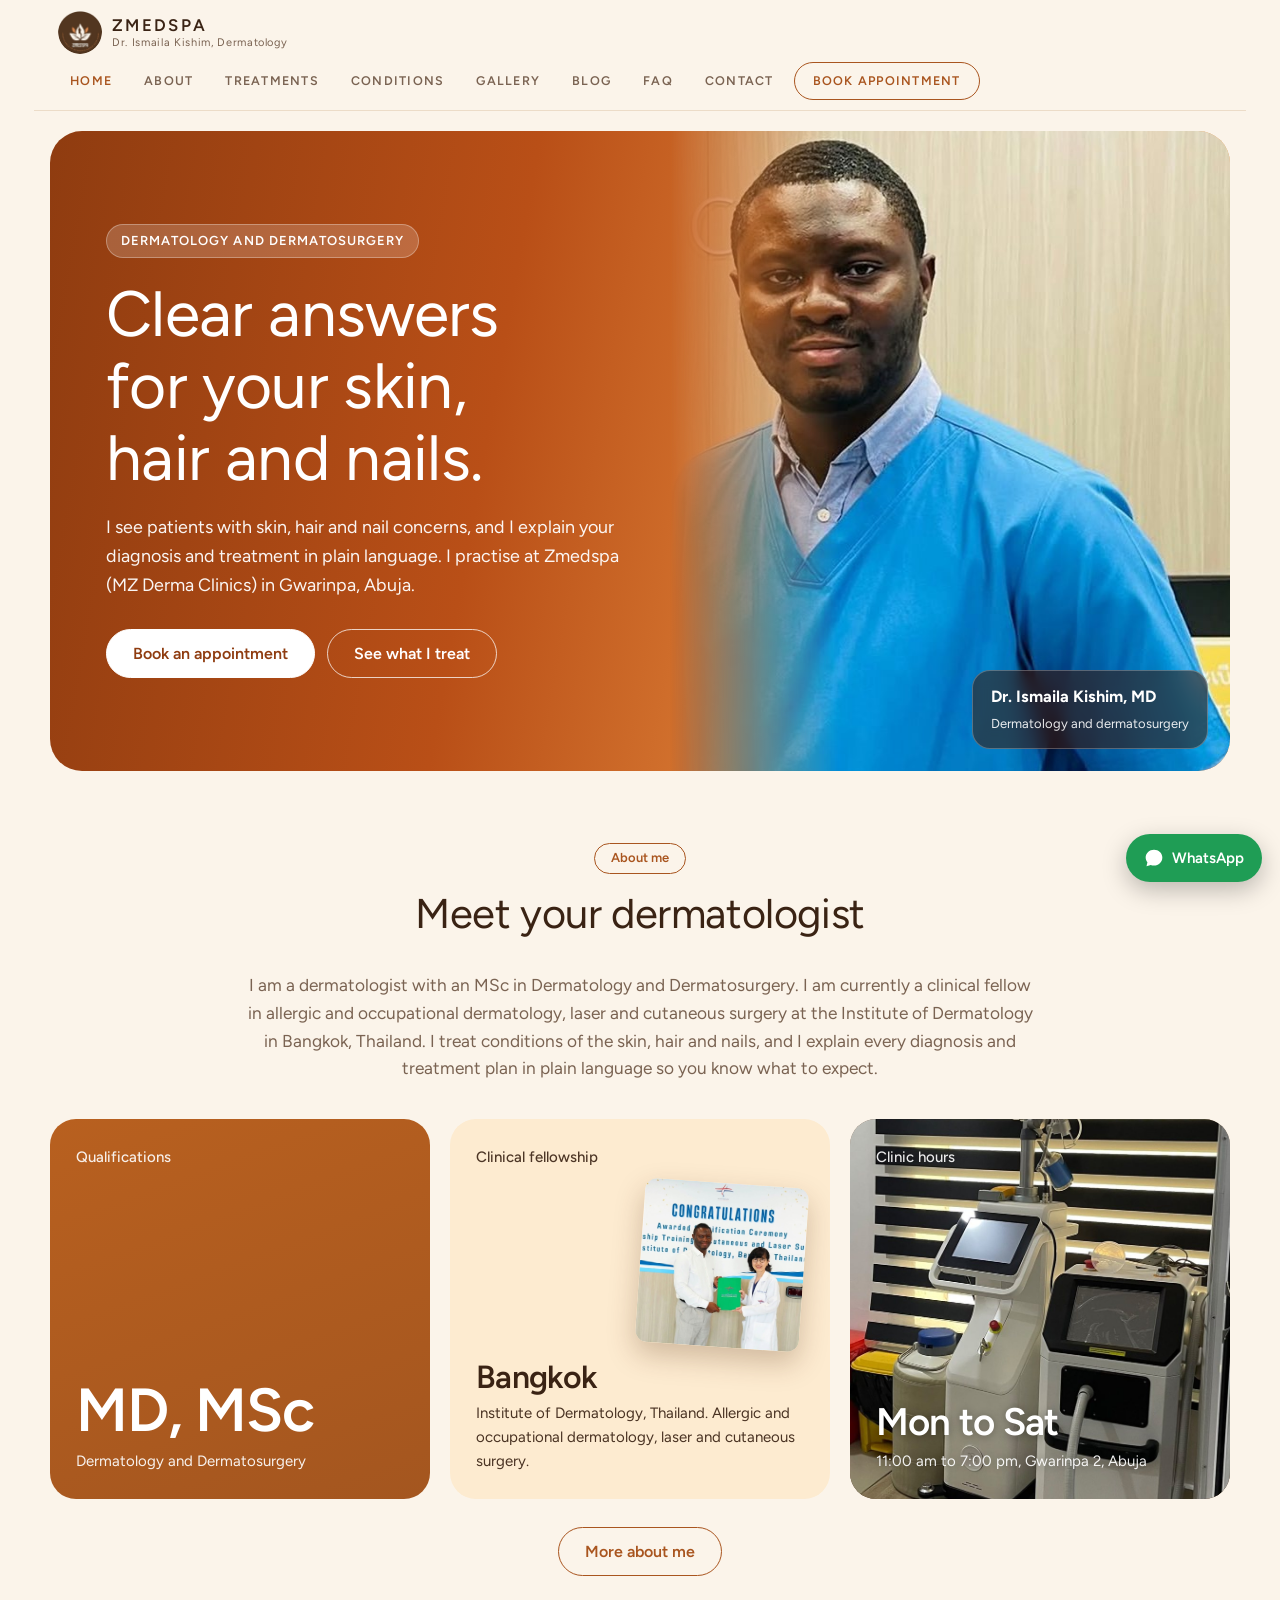
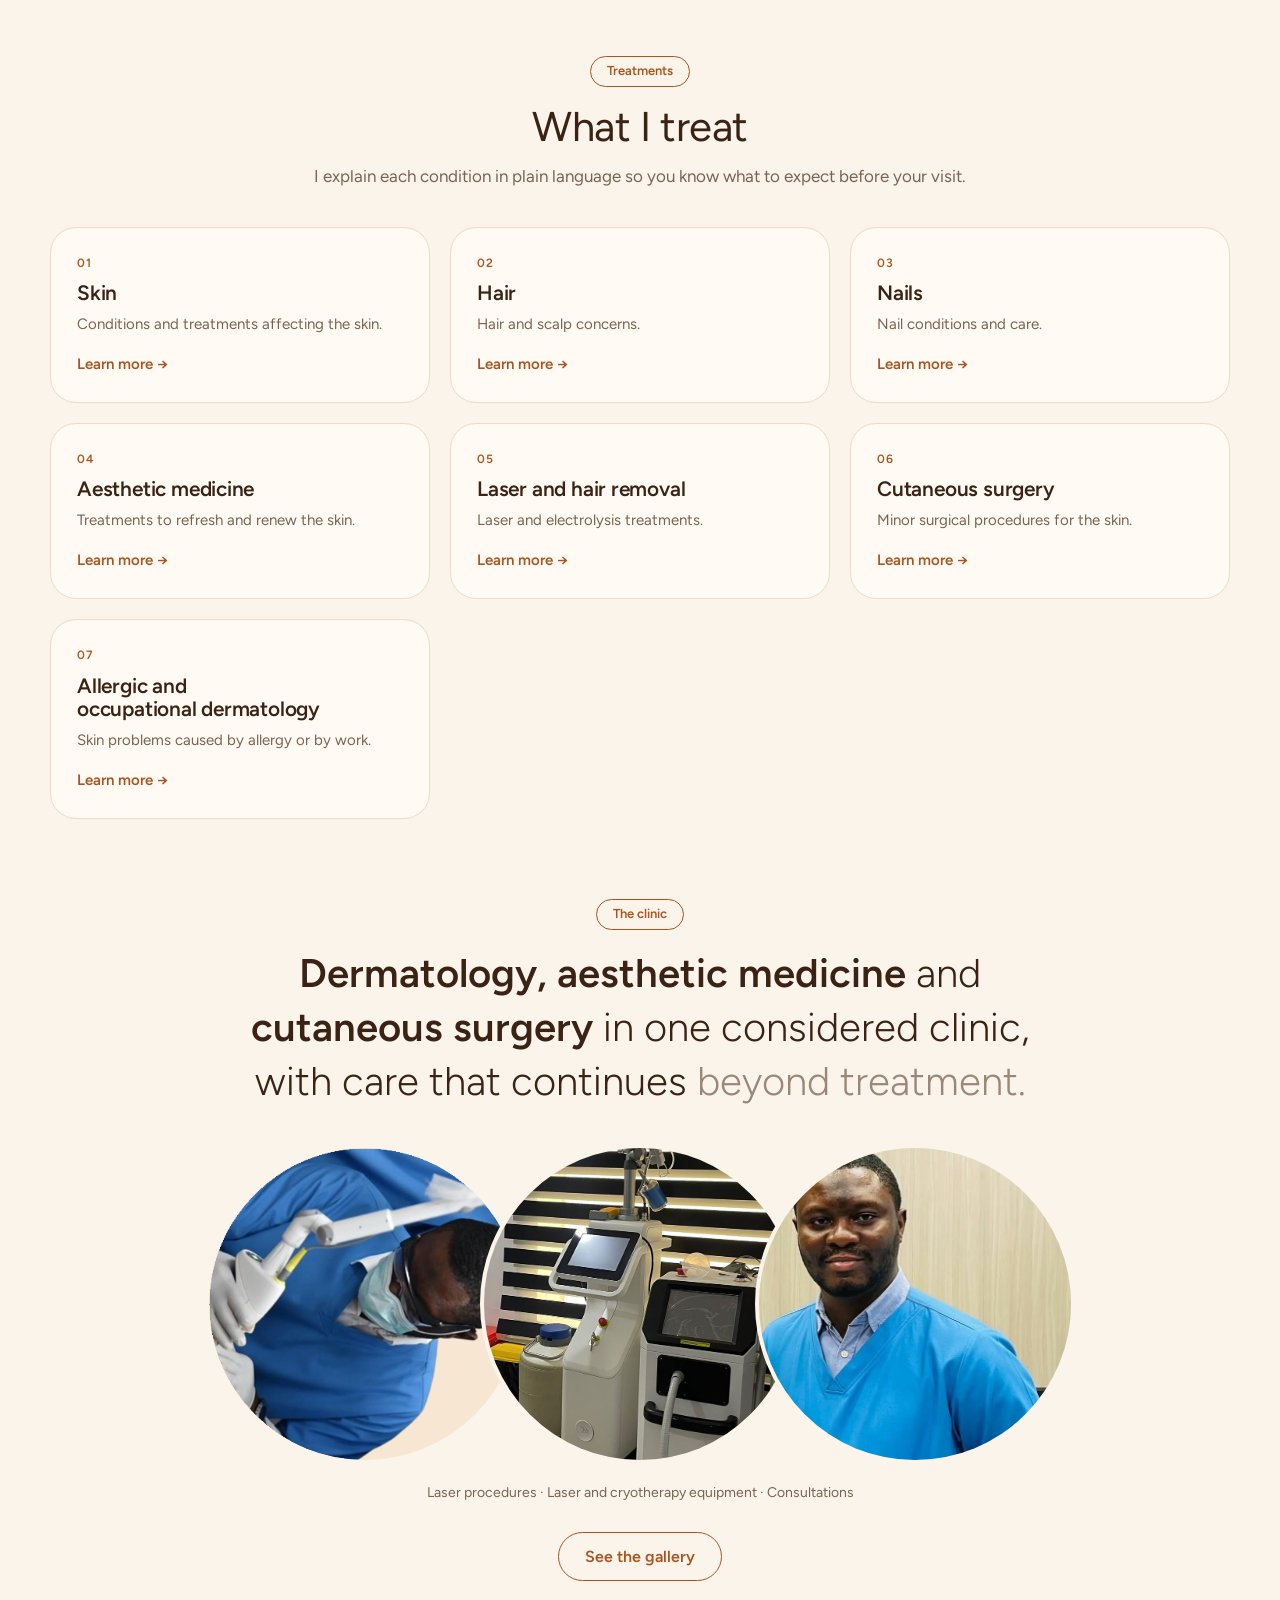
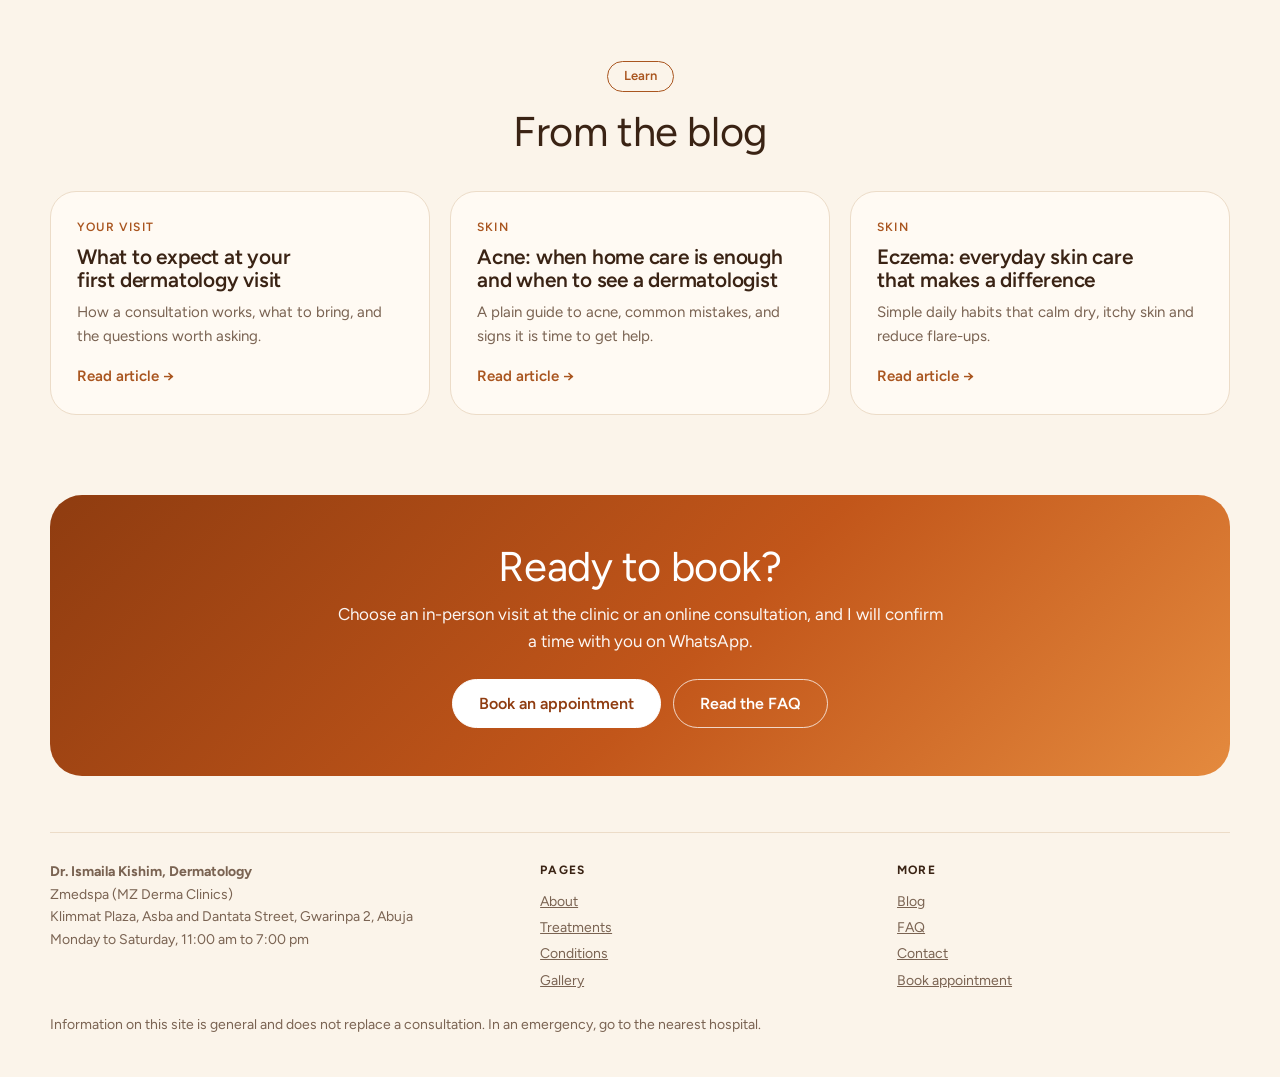
==== index.html @ 5cb570d4 "Initial multi-page site with free content editor Co-Authored-By: Claude Sonnet 5.5 <noreply@anthropi" ====
<!doctype html>
<html lang="en">
<head>
<meta charset="utf-8">
<meta name="viewport" content="width=device-width, initial-scale=1, viewport-fit=cover">
<meta name="description" content="Dermatology practice for skin, hair and nail concerns in Gwarinpa, Abuja. Request an in-person or online appointment.">
<meta name="color-scheme" content="light dark">
<meta property="og:type" content="website">
<meta property="og:title" content="Dr. Ismaila Kishim, Dermatology">
<meta property="og:description" content="Dermatology practice for skin, hair and nail concerns in Gwarinpa, Abuja. Request an in-person or online appointment.">
<link rel="icon" type="image/png" href="logo.png">
<title>Dr. Ismaila Kishim, Dermatology</title>
<link rel="preconnect" href="https://fonts.googleapis.com">
<link rel="preconnect" href="https://fonts.gstatic.com" crossorigin>
<link rel="stylesheet" href="https://fonts.googleapis.com/css2?family=Figtree:wght@300;400;500;600;700&display=swap">
<link rel="stylesheet" href="styles.css">
</head>
<body>
<a class="skip" href="#main">Skip to content</a>
<div class="wrap">
  <header class="top">
    <a class="brand" href="index.html" style="text-decoration:none"><img src="logo.png" alt="Zmedspa logo" width="44" height="44"><span>Zmedspa<small>Dr. Ismaila Kishim, Dermatology</small></span></a>
    <button class="menu-btn" type="button" aria-expanded="false" aria-controls="site-nav">Menu</button>
    <nav id="site-nav" aria-label="Main">
      <a href="index.html" aria-current="page">Home</a>
      <a href="about.html">About</a>
      <a href="treatments.html">Treatments</a>
      <a href="conditions.html">Conditions</a>
      <a href="gallery.html">Gallery</a>
      <a href="blog.html">Blog</a>
      <a href="faq.html">FAQ</a>
      <a href="contact.html">Contact</a>
      <a class="cta" href="book.html">Book appointment</a>
    </nav>
  </header>
  <div class="hero">
    <div class="hero-copy">
      <div class="eyebrow">Dermatology and dermatosurgery</div>
      <h1>Clear answers for your skin, hair and nails.</h1>
      <p class="lead">I see patients with skin, hair and nail concerns, and I explain your diagnosis and treatment in plain language. I practise at Zmedspa (MZ Derma Clinics) in Gwarinpa, Abuja.</p>
      <div class="actions">
        <a class="btn primary" href="book.html">Book an appointment</a>
        <a class="btn ghost" href="treatments.html">See what I treat</a>
      </div>
    </div>
    <div class="hero-photo">
      <img class="portrait" src="images/portrait.jpg" alt="Dr. Ismaila Kishim in blue scrubs" width="640" height="800">
      <div class="name-tag"><strong>Dr. Ismaila Kishim, MD</strong><span>Dermatology and dermatosurgery</span></div>
    </div>
  </div>
  <main id="main">


    <section id="about">
      <div class="head"><span class="pill">About me</span><h2>Meet your dermatologist</h2></div>
      <p class="about-text">I am a dermatologist with an MSc in Dermatology and Dermatosurgery. I am currently a clinical fellow in allergic and occupational dermatology, laser and cutaneous surgery at the Institute of Dermatology in Bangkok, Thailand. I treat conditions of the skin, hair and nails, and I explain every diagnosis and treatment plan in plain language so you know what to expect.</p>
      <div class="facts">
        <div class="fact brown"><small>Qualifications</small><div><div class="big">MD, MSc</div><div class="desc">Dermatology and Dermatosurgery</div></div></div>
        <div class="fact cream">
          <small class="text">Clinical fellowship</small>
          <img src="images/certificate.jpg" alt="Dr. Kishim receiving a fellowship certificate at the Institute of Dermatology, Bangkok" loading="lazy" width="800" height="799">
          <div class="text"><div class="big" style="font-size:2rem">Bangkok</div><div class="desc">Institute of Dermatology, Thailand. Allergic and occupational dermatology, laser and cutaneous surgery.</div></div>
        </div>
        <div class="fact photo">
          <img src="images/laser-room.jpg" alt="Laser machines and a cryotherapy flask in the clinic treatment room" loading="lazy" width="800" height="1000">
          <small class="top-label">Clinic hours</small>
          <div><div class="big" style="font-size:2.4rem">Mon to Sat</div><div class="desc">11:00 am to 7:00 pm, Gwarinpa 2, Abuja</div></div>
        </div>
      </div>
      <div class="actions" style="justify-content:center;margin-top:28px"><a class="btn ghost" href="about.html">More about me</a></div>
    </section>

    <section id="services">
      <div class="head"><span class="pill">Treatments</span><h2>What I treat</h2>
        <p class="section-intro">I explain each condition in plain language so you know what to expect before your visit.</p></div>
      <div class="services">
        <a class="tile" href="treatments.html#skin"><span class="tag">01</span><h3>Skin</h3><p>Conditions and treatments affecting the skin.</p><span class="more">Learn more &rarr;</span></a>
        <a class="tile" href="treatments.html#hair"><span class="tag">02</span><h3>Hair</h3><p>Hair and scalp concerns.</p><span class="more">Learn more &rarr;</span></a>
        <a class="tile" href="treatments.html#nails"><span class="tag">03</span><h3>Nails</h3><p>Nail conditions and care.</p><span class="more">Learn more &rarr;</span></a>
        <a class="tile" href="treatments.html#aesthetic"><span class="tag">04</span><h3>Aesthetic medicine</h3><p>Treatments to refresh and renew the skin.</p><span class="more">Learn more &rarr;</span></a>
        <a class="tile" href="treatments.html#laser"><span class="tag">05</span><h3>Laser and hair removal</h3><p>Laser and electrolysis treatments.</p><span class="more">Learn more &rarr;</span></a>
        <a class="tile" href="treatments.html#surgery"><span class="tag">06</span><h3>Cutaneous surgery</h3><p>Minor surgical procedures for the skin.</p><span class="more">Learn more &rarr;</span></a>
        <a class="tile" href="treatments.html#allergic"><span class="tag">07</span><h3>Allergic and occupational dermatology</h3><p>Skin problems caused by allergy or by work.</p><span class="more">Learn more &rarr;</span></a>
      </div>
    </section>

    <section id="clinic">
      <div class="head"><span class="pill">The clinic</span>
        <p class="statement"><b>Dermatology, aesthetic medicine</b> and <b>cutaneous surgery</b> in one considered clinic, with care that continues <span>beyond treatment.</span></p></div>
      <div class="circles">
        <img src="images/procedure.png" alt="Dr. Kishim performing a laser procedure, wearing a mask and protective eyewear" loading="lazy" width="400" height="400">
        <img src="images/laser-room.jpg" alt="Two laser machines and a cryotherapy flask in the clinic treatment room" loading="lazy" width="800" height="1000">
        <img src="images/portrait.jpg" alt="Dr. Ismaila Kishim in blue scrubs" loading="lazy" width="640" height="800">
      </div>
      <p class="circles-caption">Laser procedures &middot; Laser and cryotherapy equipment &middot; Consultations</p>
      <div class="actions" style="justify-content:center;margin-top:28px"><a class="btn ghost" href="gallery.html">See the gallery</a></div>
    </section>

    <section id="learn">
      <div class="head"><span class="pill">Learn</span><h2>From the blog</h2></div>
      <div class="grid3">
        <a class="tile" href="blog-first-dermatology-visit.html"><span class="tag">Your visit</span><h3>What to expect at your first dermatology visit</h3><p>How a consultation works, what to bring, and the questions worth asking.</p><span class="more">Read article &rarr;</span></a>
        <a class="tile" href="blog-acne-basics.html"><span class="tag">Skin</span><h3>Acne: when home care is enough and when to see a dermatologist</h3><p>A plain guide to acne, common mistakes, and signs it is time to get help.</p><span class="more">Read article &rarr;</span></a>
        <a class="tile" href="blog-eczema-skin-care.html"><span class="tag">Skin</span><h3>Eczema: everyday skin care that makes a difference</h3><p>Simple daily habits that calm dry, itchy skin and reduce flare-ups.</p><span class="more">Read article &rarr;</span></a>
      </div>
    </section>

    <div class="cta-band">
      <h2>Ready to book?</h2>
      <p>Choose an in-person visit at the clinic or an online consultation, and I will confirm a time with you on WhatsApp.</p>
      <div class="actions"><a class="btn primary" href="book.html">Book an appointment</a><a class="btn ghost" href="faq.html">Read the FAQ</a></div>
    </div>
  </main>

  <footer>
    <div class="cols">
      <div><strong>Dr. Ismaila Kishim, Dermatology</strong><br>Zmedspa (MZ Derma Clinics)<br>Klimmat Plaza, Asba and Dantata Street, Gwarinpa 2, Abuja<br>Monday to Saturday, 11:00 am to 7:00 pm</div>
      <div><h4>Pages</h4><a href="about.html">About</a><a href="treatments.html">Treatments</a><a href="conditions.html">Conditions</a><a href="gallery.html">Gallery</a></div>
      <div><h4>More</h4><a href="blog.html">Blog</a><a href="faq.html">FAQ</a><a href="contact.html">Contact</a><a href="book.html">Book appointment</a></div>
    </div>
    <div>Information on this site is general and does not replace a consultation. In an emergency, go to the nearest hospital.</div>
  </footer>
</div>
<a class="wa-float" href="https://wa.me/2349161036572" target="_blank" rel="noopener" aria-label="Chat on WhatsApp"><svg viewBox="0 0 24 24" aria-hidden="true"><path d="M12 2C6.5 2 2 6.2 2 11.4c0 2.1.8 4.1 2.1 5.7L3 22l5.1-1.6c1.2.5 2.5.7 3.9.7 5.5 0 10-4.2 10-9.7S17.5 2 12 2z"/></svg><span>WhatsApp</span></a>
<script src="site.js"></script>
</body>
</html>
---- styles.css ----
/* Shared styles for all pages. Warm cream page, orange gradient headers, rounded cards. */
:root {
  --bg: #fbf4ea;
  --surface: #fffaf3;
  --ink: #3a2314;
  --muted: #7a6352;
  --line: #ecdcc8;
  --accent: #a9551f;
  --accent-ink: #ffffff;
  --tint: #f6e6d2;
  --brown: #a4561f;
  --brown-ink: #ffffff;
  --cream: #fdebd0;
  --flag-bg: #fff4d6;
  --flag-ink: #6b4e00;
  --radius: 26px;
  --font-display: "Figtree", system-ui, -apple-system, "Segoe UI", sans-serif;
  --font-body: "Figtree", system-ui, -apple-system, "Segoe UI", sans-serif;
}
@media (prefers-color-scheme: dark) {
  :root:not([data-theme="light"]) {
    --bg: #1c120d; --surface: #2a1a12; --ink: #f6ece2; --muted: #cdb4a0;
    --line: #4a3427; --accent: #f0a46a; --accent-ink: #1c120d; --tint: #38251a;
    --brown: #8a4519; --cream: #3a2819;
    --flag-bg: #3a2f10; --flag-ink: #f3d98a; color-scheme: dark;
  }
}
:root[data-theme="dark"] {
  --bg: #1c120d; --surface: #2a1a12; --ink: #f6ece2; --muted: #cdb4a0;
  --line: #4a3427; --accent: #f0a46a; --accent-ink: #1c120d; --tint: #38251a;
  --brown: #8a4519; --cream: #3a2819;
  --flag-bg: #3a2f10; --flag-ink: #f3d98a; color-scheme: dark;
}
* { box-sizing: border-box; }
html { scroll-behavior: smooth; }
body {
  margin: 0; background: var(--bg); color: var(--ink);
  font: 400 17px/1.6 var(--font-body);
  padding-inline: 16px; padding-block: 0 40px;
}
.wrap { max-width: 1180px; margin-inline: auto; }
h1, h2, h3 { font-family: var(--font-display); font-weight: 400; line-height: 1.12; margin: 0; text-wrap: balance; letter-spacing: -0.01em; }
h3 { font-weight: 600; }
h1 b, h2 b { font-weight: 700; }
h2 { font-size: clamp(1.8rem, 3.6vw, 2.6rem); }
h3 { font-size: 1.3rem; }
p { margin: 0; }
a { color: var(--accent); }
:focus-visible { outline: 3px solid var(--accent); outline-offset: 3px; border-radius: 4px; }
.skip { position: absolute; left: -9999px; }
.skip:focus { left: 12px; top: 12px; background: var(--surface); padding: 8px 12px; border-radius: 6px; z-index: 10; }

.draft-flag {
  background: var(--flag-bg); color: var(--flag-ink);
  margin-inline: -16px; padding: 8px 16px; font-size: 14px; text-align: center;
}

/* Hero */
.hero {
  position: relative; overflow: hidden; margin-top: 20px; border-radius: 32px; color: #fff;
  background: linear-gradient(100deg, #8f3c10 0%, #b94f17 38%, #e48a3e 72%, #f4ad6a 100%);
  display: grid; grid-template-columns: 1.05fr 0.95fr; min-height: 640px;
}
header.top {
  position: sticky; top: 0; z-index: 20; margin-inline: -16px; padding: 10px 24px;
  display: flex; flex-wrap: wrap; align-items: center; justify-content: space-between; gap: 8px 20px;
  background: var(--bg); border-bottom: 1px solid var(--line);
}
.brand { display: flex; align-items: center; gap: 10px; font-weight: 600; font-size: 1.05rem; letter-spacing: .14em; text-transform: uppercase; color: var(--ink); }
.brand img { border-radius: 50%; display: block; }
.brand span { display: grid; line-height: 1.2; }
.brand small { font: 400 11px var(--font-body); letter-spacing: .06em; text-transform: none; color: var(--muted); }
nav { display: flex; flex-wrap: wrap; align-items: center; gap: 4px 8px; font-size: 12.5px; letter-spacing: .1em; text-transform: uppercase; }
nav a { color: var(--muted); text-decoration: none; padding: 8px 12px; font-weight: 600; }
nav a:hover { color: var(--accent); }
nav a.cta { color: var(--accent); border: 1.5px solid var(--accent); border-radius: 999px; padding: 8px 18px; }
nav a.cta:hover { background: var(--accent); color: var(--accent-ink); }

.hero-copy { position: relative; z-index: 2; padding: 72px 24px 72px 56px; align-self: center; }
.eyebrow {
  display: inline-block; font-size: 13px; letter-spacing: .08em; text-transform: uppercase; font-weight: 600;
  background: rgba(255, 255, 255, 0.18); border: 1px solid rgba(255, 255, 255, 0.3);
  padding: 6px 14px; border-radius: 999px; margin-bottom: 20px;
}
.hero h1 { font-size: clamp(2.4rem, 5.2vw, 4rem); margin-bottom: 20px; font-weight: 400; }
.hero p.lead { font-size: 1.12rem; color: rgba(255, 255, 255, 0.95); max-width: 32em; margin-bottom: 30px; }
.actions { display: flex; flex-wrap: wrap; gap: 12px; }
.btn {
  display: inline-block; padding: 14px 26px; border-radius: 999px; font: 600 16px var(--font-body);
  text-decoration: none; border: 1.5px solid var(--accent); cursor: pointer;
  transition: background-color .15s, color .15s, transform .15s, filter .15s;
}
.btn:active { transform: translateY(1px); }
.btn.primary { background: var(--accent); color: var(--accent-ink); }
.btn.primary:hover { filter: brightness(1.1); }
.btn.ghost { background: transparent; color: var(--accent); }
.btn.ghost:hover { background: var(--tint); }
.hero .btn.primary { background: #fff; color: #8f3c10; border-color: #fff; }
.hero .btn.ghost { color: #fff; border-color: rgba(255, 255, 255, 0.75); }
.hero .btn.ghost:hover { background: rgba(255, 255, 255, 0.18); }

.hero-photo { position: relative; z-index: 1; min-height: 360px; }
.portrait {
  position: absolute; inset: 0; width: 100%; height: 100%; object-fit: cover; object-position: 50% 12%;
  -webkit-mask-image: linear-gradient(to right, transparent 0, #000 30%);
  mask-image: linear-gradient(to right, transparent 0, #000 30%);
}
.name-tag {
  position: absolute; z-index: 2; right: 22px; bottom: 22px; max-width: calc(100% - 44px);
  background: rgba(60, 22, 6, 0.55); backdrop-filter: blur(8px); -webkit-backdrop-filter: blur(8px);
  border: 1px solid rgba(255, 255, 255, 0.25); border-radius: 18px; padding: 12px 18px; color: #fff;
}
.name-tag strong { display: block; font-size: 1.02rem; }
.name-tag span { font-size: 13px; color: rgba(255, 255, 255, 0.9); }

/* Sections */
section { padding-block: 72px 8px; scroll-margin-top: 56px; }
.head { text-align: center; margin-bottom: 36px; }
.pill {
  display: inline-block; font-size: 13px; font-weight: 600; color: var(--accent);
  border: 1.5px solid var(--accent); border-radius: 999px; padding: 4px 16px; margin-bottom: 16px;
}
.section-intro { color: var(--muted); max-width: 40em; margin: 14px auto 0; }
.ph {
  display: inline-block; background: var(--flag-bg); color: var(--flag-ink);
  border-radius: 6px; padding: 1px 8px; font-size: .92em;
}

.about-text { max-width: 46em; margin: 0 auto 36px; text-align: center; color: var(--muted); font-size: 1.08rem; }
.facts { display: grid; grid-template-columns: repeat(3, 1fr); gap: 20px; }
.fact {
  position: relative; overflow: hidden; border-radius: var(--radius); padding: 26px; min-height: 340px;
  display: flex; flex-direction: column; justify-content: space-between; min-width: 0;
}
.fact small { font-size: 15px; font-weight: 500; opacity: .9; }
.fact .big { font-size: clamp(2.6rem, 5vw, 3.8rem); font-weight: 600; line-height: 1; letter-spacing: -0.02em; }
.fact .desc { font-size: 15px; opacity: .92; margin-top: 8px; }
.fact.brown { background: linear-gradient(160deg, #b8601f, var(--brown)); color: var(--brown-ink); }
.fact.cream { background: var(--cream); color: var(--ink); }
.fact.cream { gap: 14px; justify-content: flex-start; }
.fact.cream img {
  width: 50%; height: auto; aspect-ratio: 1 / 1; object-fit: cover; align-self: flex-end;
  border-radius: 12px; transform: rotate(4deg); box-shadow: 0 12px 28px rgba(80, 40, 10, 0.25);
}
.fact.cream .text:last-child { margin-top: auto; }
.fact.photo { background: var(--tint); color: #fff; }
.fact.photo > img { position: absolute; inset: 0; width: 100%; height: 100%; object-fit: cover; object-position: 50% 45%; }
.fact.photo::after { content: ""; position: absolute; inset: 0; background: linear-gradient(to top, rgba(50, 20, 5, 0.85), rgba(50, 20, 5, 0) 60%), linear-gradient(to bottom, rgba(50, 20, 5, 0.6), rgba(50, 20, 5, 0) 30%); }
.fact.photo > * { position: relative; z-index: 1; }
.fact.photo small, .fact.photo .big, .fact.photo .desc { text-shadow: 0 1px 8px rgba(0, 0, 0, 0.35); }
.fact.photo .top-label { color: #fff; }

.services { display: grid; grid-template-columns: repeat(3, 1fr); gap: 20px; }
.service {
  background: var(--surface); border: 1px solid var(--line); border-radius: var(--radius); padding: 26px; min-width: 0;
}
.service .num {
  display: grid; place-items: center; width: 44px; height: 44px; border-radius: 50%;
  background: var(--tint); color: var(--accent); font-weight: 700; font-size: 15px; margin-bottom: 16px;
}
.service h3 { margin-bottom: 8px; }
.service p { color: var(--muted); font-size: 15px; }
.service ul { margin: 14px 0 0; padding-left: 18px; font-size: 15px; }
.service li + li { margin-top: 4px; }
.service li::marker { color: var(--accent); }

.statement { font-size: clamp(1.5rem, 3.4vw, 2.5rem); font-weight: 300; line-height: 1.35; max-width: 24em; margin: 0 auto; color: var(--ink); text-wrap: balance; }
.statement b { font-weight: 600; }
.statement span { color: var(--muted); opacity: .75; }
.circles { display: flex; justify-content: center; margin-top: 12px; }
.circles img {
  flex: none; width: clamp(130px, 28vw, 320px); height: auto; aspect-ratio: 1 / 1; object-fit: cover; border-radius: 50%;
  border: 4px solid var(--bg); background: var(--tint); margin-inline: calc(clamp(130px, 28vw, 320px) * -0.07);
}
.circles img:nth-child(2) { object-position: 50% 40%; }
.circles img:nth-child(3) { object-position: 50% 15%; }
.circles-caption { text-align: center; color: var(--muted); font-size: 14px; margin-top: 18px; }

/* Booking */
.book-panel {
  border-radius: 32px; padding: 48px 32px; color: #fff;
  background: linear-gradient(135deg, #8f3c10 0%, #c2561a 55%, #e48a3e 100%);
}
.book-panel .head { margin-bottom: 32px; }
.book-panel .pill { color: #fff; border-color: rgba(255, 255, 255, 0.7); }
.book-panel .section-intro { color: rgba(255, 255, 255, 0.95); }
.visit { display: grid; grid-template-columns: 1.1fr 0.9fr; gap: 24px; align-items: start; }
.card { background: var(--surface); color: var(--ink); border-radius: 22px; padding: 28px; min-width: 0; }
form { display: grid; gap: 14px; }
label { display: grid; gap: 6px; font-size: 14px; font-weight: 600; }
input, select, textarea {
  font: 400 16px var(--font-body); color: var(--ink); background: var(--bg);
  border: 1.5px solid var(--line); border-radius: 12px; padding: 12px 14px; width: 100%;
}
input:focus-visible, select:focus-visible, textarea:focus-visible { border-color: var(--accent); }
textarea { min-height: 88px; resize: vertical; }
.note { font-size: 13px; color: var(--muted); }
dl { margin: 0; display: grid; gap: 16px; }
dt { font-size: 12px; letter-spacing: .1em; text-transform: uppercase; color: var(--muted); }
dd { margin: 2px 0 0; }
.map { margin-top: 20px; display: grid; gap: 8px; font-size: 15px; }
.map iframe { width: 100%; height: 240px; border: 1px solid var(--line); border-radius: 14px; }
footer { margin-top: 56px; padding-top: 28px; border-top: 1px solid var(--line); font-size: 14px; color: var(--muted); display: grid; gap: 6px; }

@media (max-width: 900px) {
  .hero { grid-template-columns: 1fr; min-height: 0; }
  .hero-copy { padding: 48px 24px 12px; }
  nav { font-size: 11.5px; }
  nav a { padding: 6px 8px; }
  .hero-photo { min-height: 420px; }
  .portrait { -webkit-mask-image: linear-gradient(to bottom, transparent 0, #000 25%); mask-image: linear-gradient(to bottom, transparent 0, #000 25%); }
  .facts, .services, .visit { grid-template-columns: 1fr; }
  .fact { min-height: 280px; }
  .book-panel { padding: 36px 16px; }
}
/* Motion: elements are only hidden when JS has added .js, so the page still works without it. */
header.top { transition: box-shadow .3s; }
header.top.scrolled { box-shadow: 0 6px 24px rgba(60, 25, 8, 0.12); }
.fact, .service, .card { transition: transform .3s ease, box-shadow .3s ease; }
.fact:hover, .service:hover { transform: translateY(-6px); box-shadow: 0 18px 36px rgba(60, 25, 8, 0.18); }
.circles img { transition: transform .4s ease; }
.circles img:hover { transform: scale(1.05); position: relative; z-index: 1; }
.portrait { animation: portrait-in 1.1s ease both .15s; }
.hero-copy > * { animation: rise .8s ease both; }
.hero-copy > :nth-child(1) { animation-delay: .1s; }
.hero-copy > :nth-child(2) { animation-delay: .25s; }
.hero-copy > :nth-child(3) { animation-delay: .4s; }
.hero-copy > :nth-child(4) { animation-delay: .55s; }
.name-tag { animation: rise .8s ease both 1s; }
@keyframes rise { from { opacity: 0; transform: translateY(24px); } to { opacity: 1; transform: none; } }
@keyframes portrait-in { from { opacity: 0; transform: scale(1.06); } to { opacity: 1; transform: none; } }
.js .reveal { opacity: 0; transform: translateY(32px); transition: opacity .8s ease, transform .8s ease; transition-delay: var(--d, 0s); }
.js .reveal.in { opacity: 1; transform: none; }
.js .circles img.reveal { transform: translateY(48px) scale(.9); }
.js .circles img.reveal.in { transform: none; }
.js .circles img.reveal.in:hover { transform: scale(1.05); }
.js .fact.reveal.in:hover, .js .service.reveal.in:hover { transform: translateY(-6px); }
.js .statement span { opacity: .25; transition: opacity 1.4s ease .5s; }
.js .statement.in span { opacity: .75; }
@media (prefers-reduced-motion: reduce) {
  html { scroll-behavior: auto; }
  .portrait, .hero-copy > *, .name-tag { animation: none; }
  .js .reveal, .js .reveal.in, .js .statement span { opacity: 1; transform: none; transition: none; }
  .fact, .service, .card, .circles img { transition: none; }
}

/* ---- Multi-page additions ---- */
.menu-btn { display: none; background: none; border: 1.5px solid var(--line); color: var(--ink); border-radius: 999px; padding: 8px 16px; font: 600 13px var(--font-body); letter-spacing: .08em; text-transform: uppercase; cursor: pointer; }
nav a[aria-current="page"] { color: var(--accent); }
@media (max-width: 900px) {
  .js .menu-btn { display: inline-block; }
  .js nav { display: none; width: 100%; flex-direction: column; align-items: stretch; padding-bottom: 8px; }
  .js nav.open { display: flex; }
  .js nav a { padding: 12px 8px; border-top: 1px solid var(--line); }
  .js nav a.cta { text-align: center; margin-top: 8px; border-top: 1.5px solid var(--accent); }
}
.page-head {
  margin-top: 20px; border-radius: 32px; color: #fff; padding: 64px 40px; text-align: center;
  background: linear-gradient(100deg, #8f3c10 0%, #b94f17 38%, #e48a3e 72%, #f4ad6a 100%);
}
.page-head h1 { font-size: clamp(2rem, 4.6vw, 3.2rem); font-weight: 400; margin-bottom: 14px; }
.page-head p { max-width: 38em; margin-inline: auto; color: rgba(255,255,255,.95); }
.page-head .eyebrow { margin-bottom: 18px; }
.crumbs { font-size: 14px; color: var(--muted); margin: 22px 0 0; }
.crumbs a { color: var(--muted); }
.draft-flag { border-radius: 12px; margin: 20px 0 0; }
.prose { max-width: 46em; margin-inline: auto; }
.prose h2 { font-size: clamp(1.4rem, 2.8vw, 1.9rem); margin: 36px 0 12px; font-weight: 600; }
.prose p + p { margin-top: 14px; }
.prose ul { padding-left: 20px; } .prose li + li { margin-top: 6px; } .prose li::marker { color: var(--accent); }
.meta { color: var(--muted); font-size: 14px; margin-bottom: 18px; }
.detail { display: grid; grid-template-columns: 0.8fr 1.2fr; gap: 32px; padding: 32px 0; border-top: 1px solid var(--line); scroll-margin-top: 80px; }
.detail:first-of-type { border-top: 0; }
.detail .num { display: grid; place-items: center; width: 44px; height: 44px; border-radius: 50%; background: var(--tint); color: var(--accent); font-weight: 700; margin-bottom: 14px; }
.detail p { color: var(--muted); } .detail p + p, .detail ul + p { margin-top: 12px; }
.detail ul { margin: 12px 0 0; padding-left: 20px; } .detail li + li { margin-top: 4px; } .detail li::marker { color: var(--accent); }
.detail h4 { margin: 18px 0 4px; font-size: 15px; letter-spacing: .06em; text-transform: uppercase; color: var(--accent); }
.grid2 { display: grid; grid-template-columns: repeat(2, 1fr); gap: 20px; }
.grid3 { display: grid; grid-template-columns: repeat(3, 1fr); gap: 20px; }
.tile { background: var(--surface); border: 1px solid var(--line); border-radius: var(--radius); padding: 26px; min-width: 0; display: flex; flex-direction: column; gap: 8px; text-decoration: none; color: var(--ink); transition: transform .3s ease, box-shadow .3s ease; }
.tile:hover { transform: translateY(-6px); box-shadow: 0 18px 36px rgba(60,25,8,.18); }
.tile p { color: var(--muted); font-size: 15px; } .tile .more { margin-top: auto; padding-top: 8px; color: var(--accent); font-weight: 600; font-size: 15px; }
.tile .tag { font-size: 12px; letter-spacing: .1em; text-transform: uppercase; color: var(--accent); font-weight: 600; }
.gallery { display: grid; grid-template-columns: repeat(3, 1fr); gap: 20px; }
.gallery figure { margin: 0; background: var(--surface); border: 1px solid var(--line); border-radius: var(--radius); overflow: hidden; }
.gallery img { width: 100%; aspect-ratio: 4 / 5; object-fit: cover; display: block; }
.gallery figcaption { padding: 14px 18px; font-size: 14px; color: var(--muted); }
.faq { max-width: 46em; margin-inline: auto; display: grid; gap: 12px; }
.faq details { background: var(--surface); border: 1px solid var(--line); border-radius: 18px; padding: 4px 22px; }
.faq summary { cursor: pointer; font-weight: 600; padding: 16px 0; list-style-position: outside; }
.faq details p { color: var(--muted); padding-bottom: 18px; }
.cta-band { margin-top: 72px; border-radius: 32px; padding: 48px 32px; color: #fff; text-align: center; background: linear-gradient(135deg, #8f3c10 0%, #c2561a 55%, #e48a3e 100%); }
.cta-band p { max-width: 36em; margin: 12px auto 24px; color: rgba(255,255,255,.95); }
.cta-band .btn.primary { background: #fff; color: #8f3c10; border-color: #fff; }
.cta-band .btn.ghost { color: #fff; border-color: rgba(255,255,255,.75); }
.cta-band .actions { justify-content: center; }
.choice { display: grid; grid-template-columns: 1fr 1fr; gap: 12px; }
.choice label { display: flex; align-items: center; gap: 10px; border: 1.5px solid var(--line); border-radius: 12px; padding: 12px 14px; cursor: pointer; font-weight: 500; background: var(--bg); }
.choice input { width: auto; accent-color: var(--accent); }
.choice label:has(input:checked) { border-color: var(--accent); background: var(--tint); }
.wa-float { position: fixed; right: 18px; bottom: 18px; z-index: 30; display: inline-flex; align-items: center; gap: 8px; background: #1f9d55; color: #fff; text-decoration: none; font-weight: 600; font-size: 15px; padding: 12px 18px; border-radius: 999px; box-shadow: 0 8px 24px rgba(0,0,0,.25); }
.wa-float:hover { filter: brightness(1.08); }
.wa-float svg { width: 20px; height: 20px; fill: currentColor; }
footer .cols { display: grid; grid-template-columns: 1.4fr 1fr 1fr; gap: 24px; margin-bottom: 14px; }
footer h4 { margin: 0 0 8px; font-size: 12px; letter-spacing: .1em; text-transform: uppercase; color: var(--ink); }
footer a { color: var(--muted); display: block; padding: 2px 0; }
@media (max-width: 900px) {
  .detail, .grid2, .grid3, .gallery, footer .cols, .choice { grid-template-columns: 1fr; }
  .page-head { padding: 44px 20px; }
  .detail { gap: 8px; }
  .wa-float span { display: none; } .wa-float { padding: 14px; }
}
@media (prefers-reduced-motion: reduce) { .tile { transition: none; } }
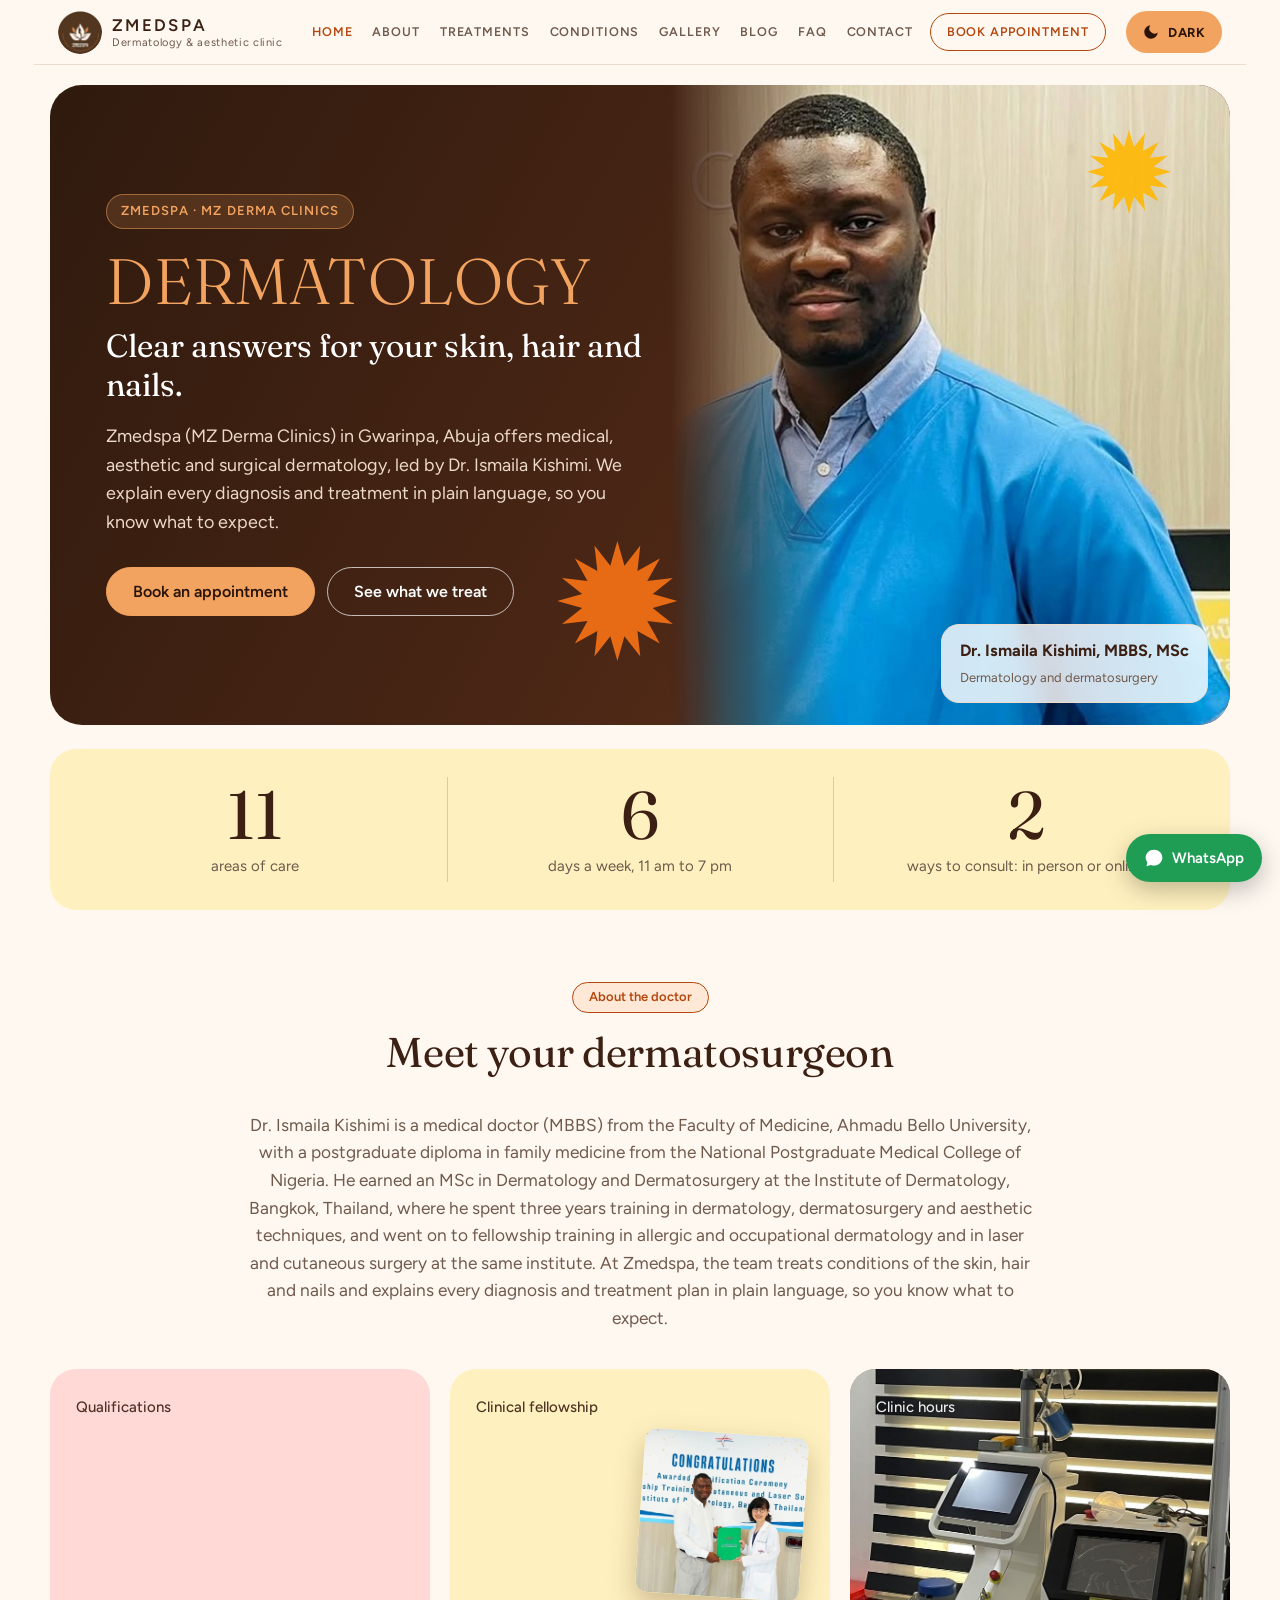
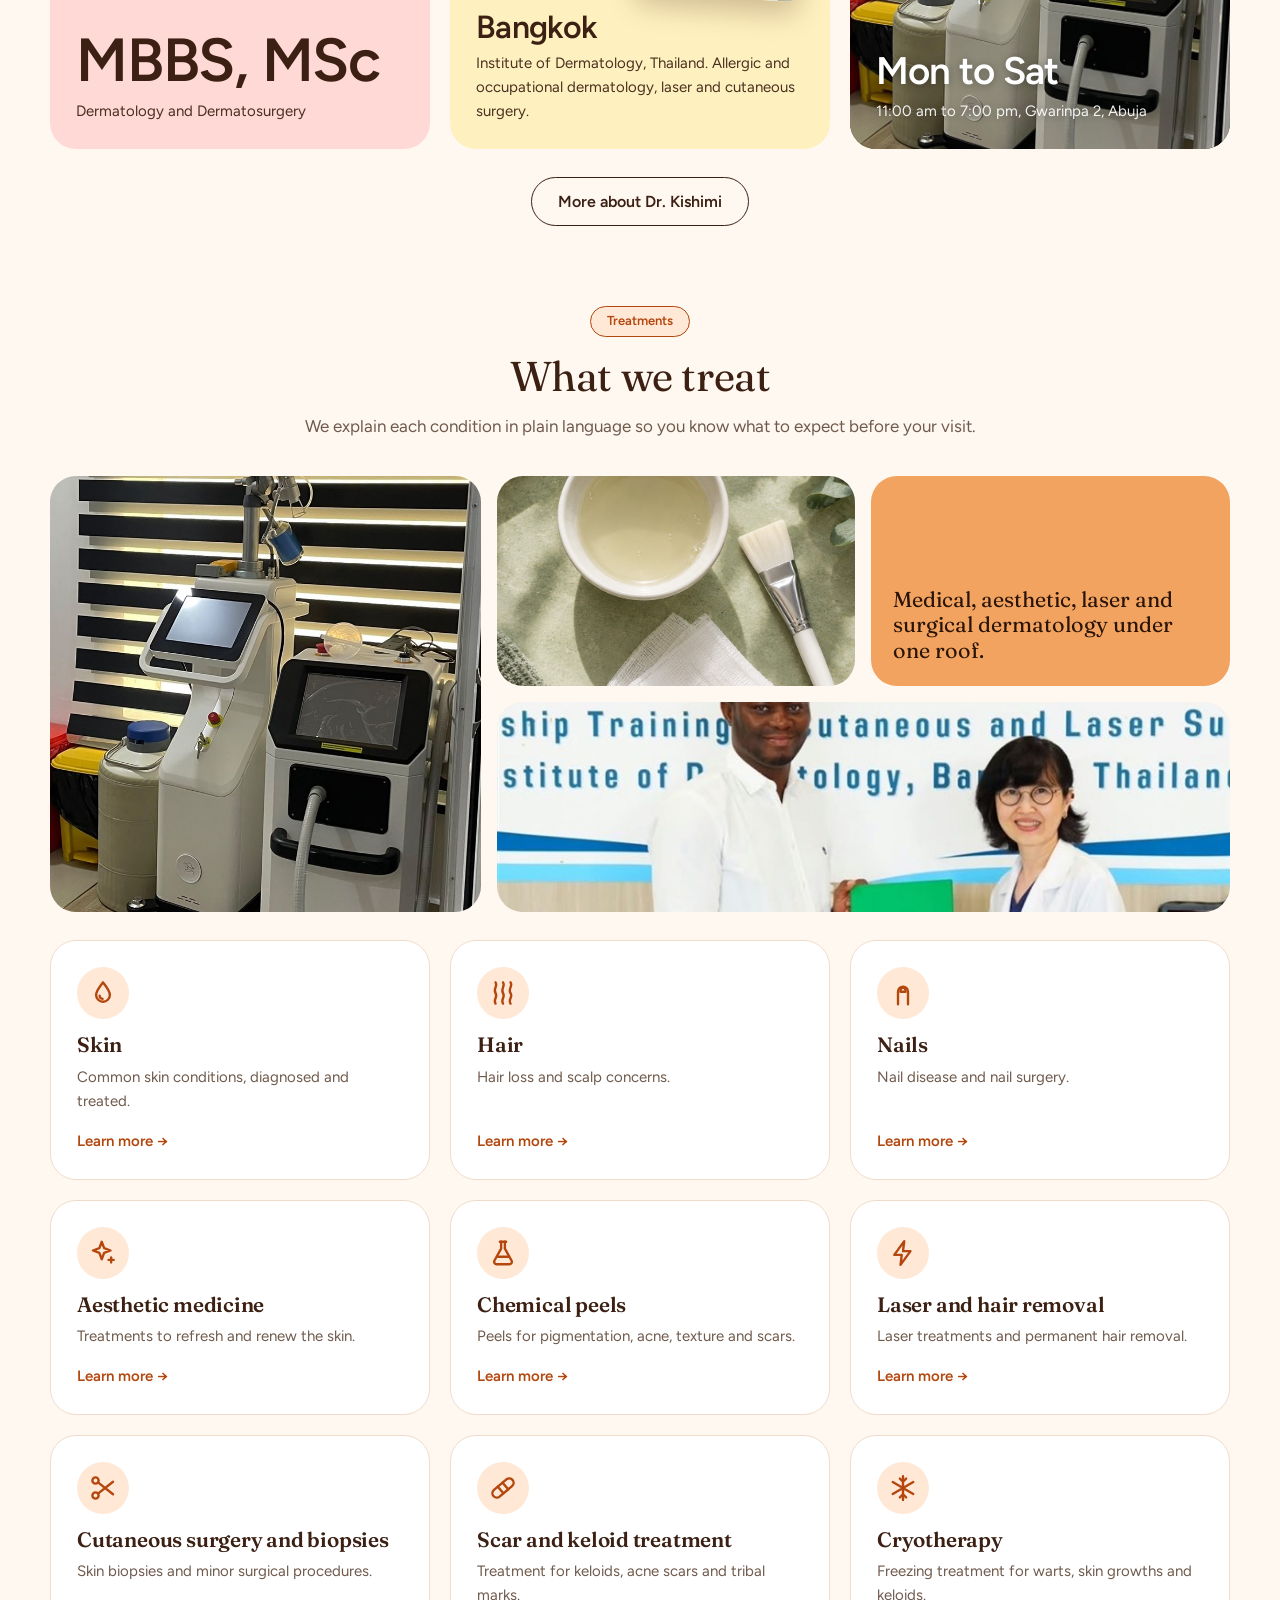
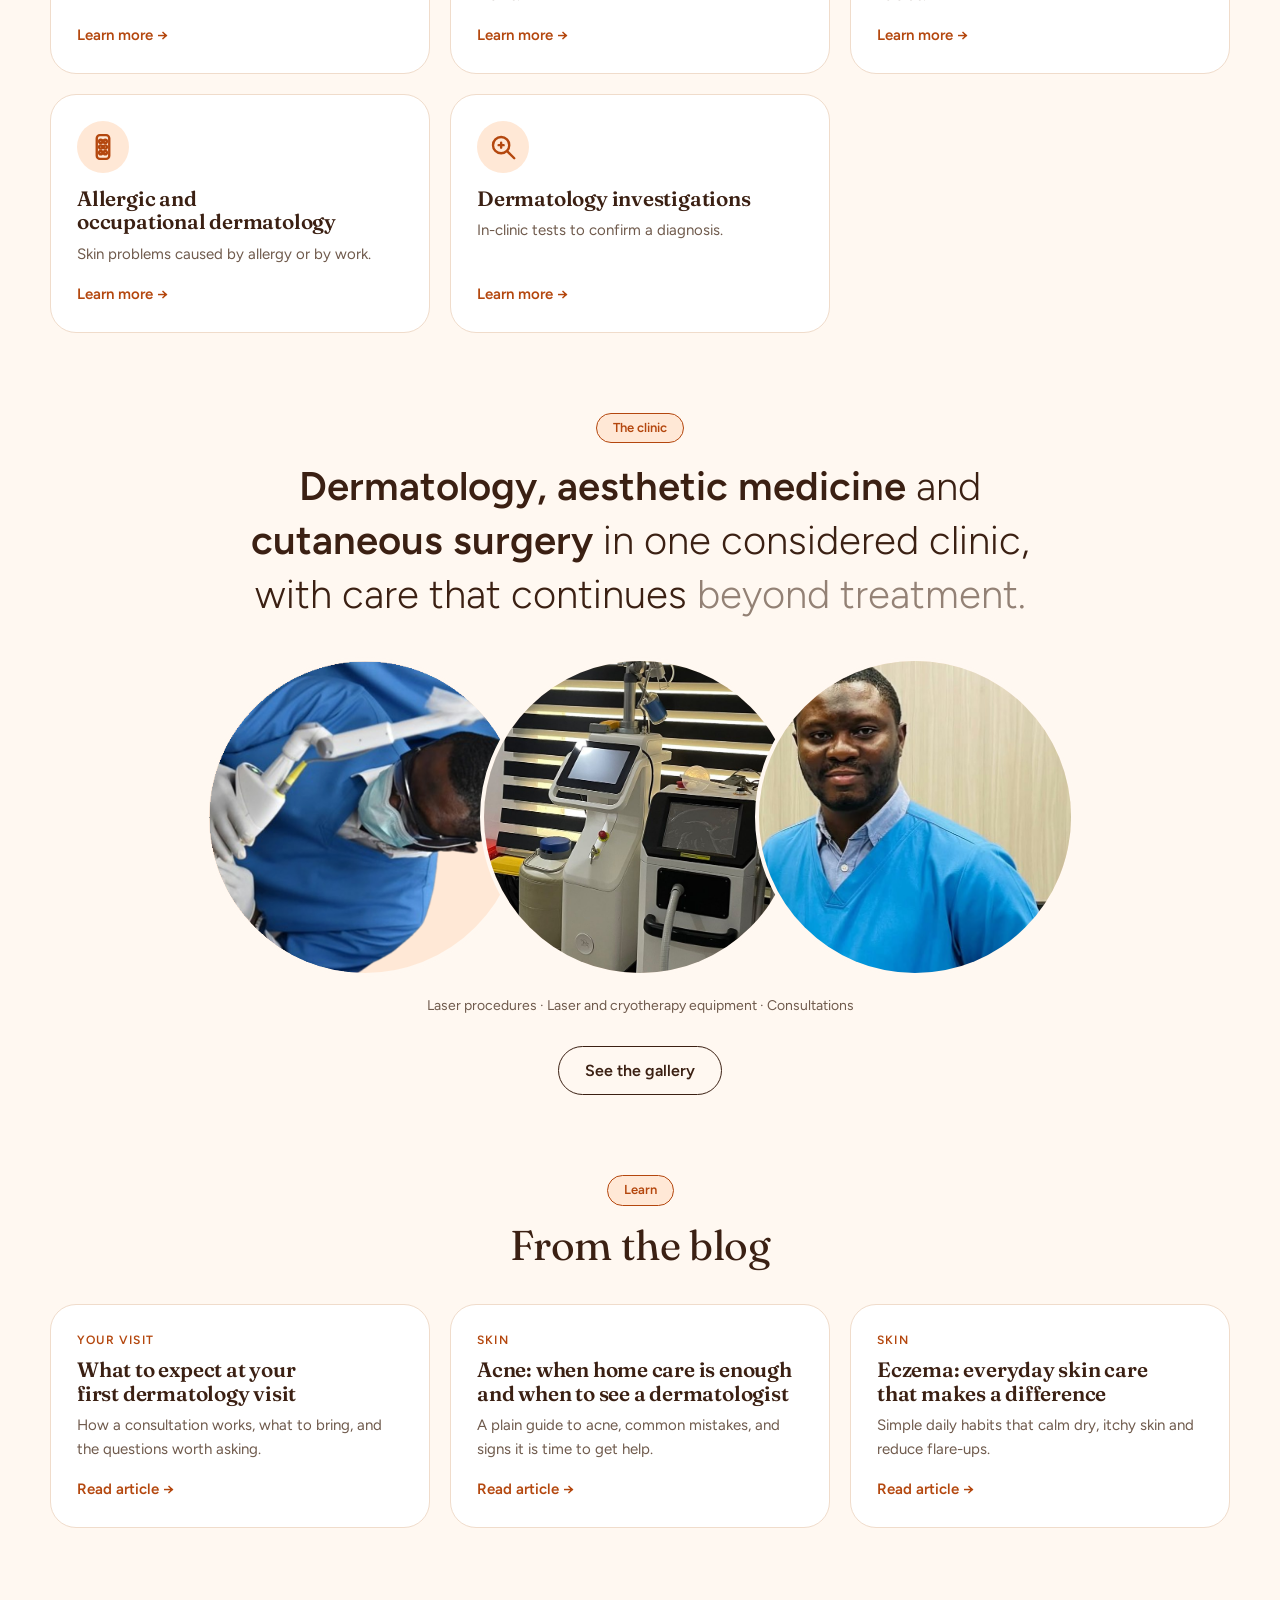
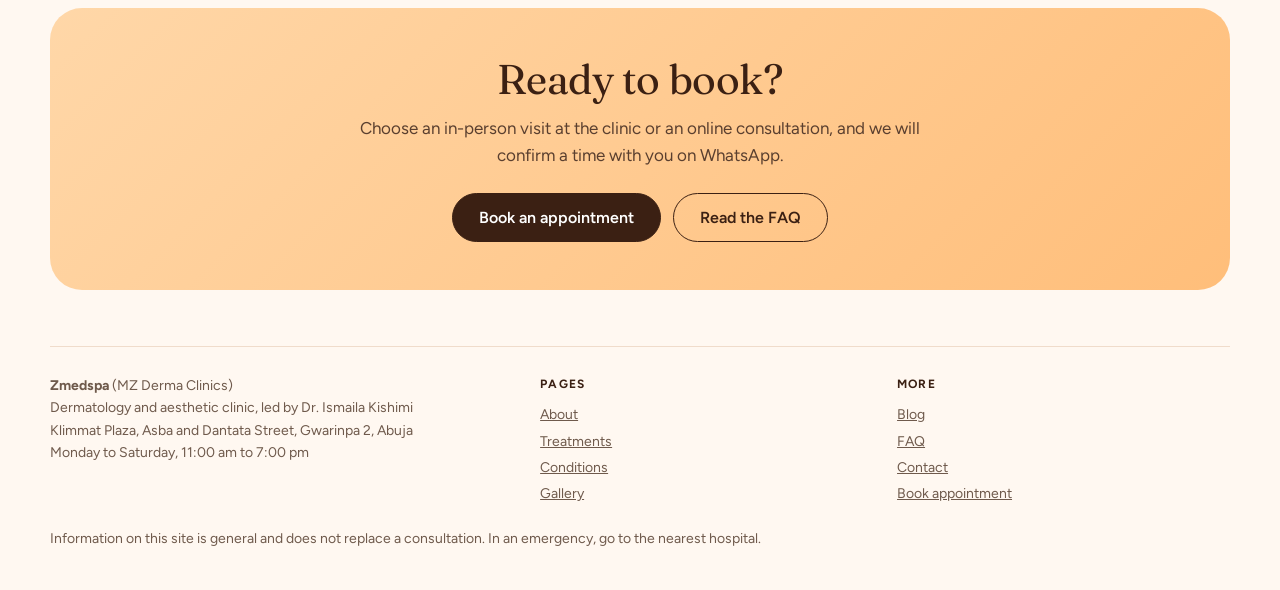
==== commit e3ea3011: "Multi-page Zmedspa site: bios, procedures, icons, theme, admin config Co-Authored-By: Claude Sonnet " ====
--- a/index.html
+++ b/index.html
@@ -3,24 +3,27 @@
 <head>
 <meta charset="utf-8">
 <meta name="viewport" content="width=device-width, initial-scale=1, viewport-fit=cover">
-<meta name="description" content="Dermatology practice for skin, hair and nail concerns in Gwarinpa, Abuja. Request an in-person or online appointment.">
+<meta name="description" content="Zmedspa (MZ Derma Clinics) is a dermatology and aesthetic clinic in Gwarinpa, Abuja, led by Dr. Ismaila Kishimi. Request an in-person or online appointment.">
 <meta name="color-scheme" content="light dark">
 <meta property="og:type" content="website">
-<meta property="og:title" content="Dr. Ismaila Kishim, Dermatology">
-<meta property="og:description" content="Dermatology practice for skin, hair and nail concerns in Gwarinpa, Abuja. Request an in-person or online appointment.">
+<meta property="og:site_name" content="Zmedspa">
+<meta name="robots" content="noindex">
+<script type="application/ld+json">{"@context":"https://schema.org","@type":"MedicalClinic","name":"Zmedspa (MZ Derma Clinics)","medicalSpecialty":"Dermatologic","telephone":"+2349161036572","address":{"@type":"PostalAddress","streetAddress":"Klimmat Plaza, Asba and Dantata Street, Gwarinpa 2","addressLocality":"Abuja","addressCountry":"NG"},"openingHoursSpecification":[{"@type":"OpeningHoursSpecification","dayOfWeek":["Monday","Tuesday","Wednesday","Thursday","Friday","Saturday"],"opens":"11:00","closes":"19:00"}],"employee":{"@type":"Physician","name":"Dr. Ismaila Kishimi","medicalSpecialty":"Dermatologic"}}</script>
+<meta property="og:title" content="Zmedspa | Dermatology and Aesthetic Clinic in Gwarinpa, Abuja">
+<meta property="og:description" content="Zmedspa (MZ Derma Clinics) is a dermatology and aesthetic clinic in Gwarinpa, Abuja, led by Dr. Ismaila Kishimi. Request an in-person or online appointment.">
 <link rel="icon" type="image/png" href="logo.png">
-<title>Dr. Ismaila Kishim, Dermatology</title>
+<title>Zmedspa | Dermatology and Aesthetic Clinic in Gwarinpa, Abuja</title>
 <link rel="preconnect" href="https://fonts.googleapis.com">
 <link rel="preconnect" href="https://fonts.gstatic.com" crossorigin>
-<link rel="stylesheet" href="https://fonts.googleapis.com/css2?family=Figtree:wght@300;400;500;600;700&display=swap">
+<link rel="stylesheet" href="https://fonts.googleapis.com/css2?family=Figtree:wght@300;400;500;600;700&family=Fraunces:opsz,wght@9..144,300;9..144,400;9..144,600&display=swap">
+<script>try{var t=localStorage.getItem('theme');if(t==='dark'||t==='light')document.documentElement.dataset.theme=t}catch(e){}</script>
 <link rel="stylesheet" href="styles.css">
 </head>
 <body>
 <a class="skip" href="#main">Skip to content</a>
 <div class="wrap">
   <header class="top">
-    <a class="brand" href="index.html" style="text-decoration:none"><img src="logo.png" alt="Zmedspa logo" width="44" height="44"><span>Zmedspa<small>Dr. Ismaila Kishim, Dermatology</small></span></a>
-    <button class="menu-btn" type="button" aria-expanded="false" aria-controls="site-nav">Menu</button>
+    <a class="brand" href="index.html" style="text-decoration:none"><img src="logo.png" alt="Zmedspa logo" width="44" height="44"><span>Zmedspa<small>Dermatology &amp; aesthetic clinic</small></span></a>
     <nav id="site-nav" aria-label="Main">
       <a href="index.html" aria-current="page">Home</a>
       <a href="about.html">About</a>
@@ -32,33 +35,44 @@
       <a href="contact.html">Contact</a>
       <a class="cta" href="book.html">Book appointment</a>
     </nav>
+    <div class="tools">
+      <button class="theme-btn" type="button" aria-label="Switch to dark mode"><svg class="i-moon" viewBox="0 0 24 24" aria-hidden="true"><path d="M21 12.8A9 9 0 1 1 11.2 3a7 7 0 0 0 9.8 9.8z"/></svg><svg class="i-sun" viewBox="0 0 24 24" aria-hidden="true"><circle cx="12" cy="12" r="4.2"/><path d="M12 1.8v2.6M12 19.6v2.6M1.8 12h2.6M19.6 12h2.6M4.8 4.8l1.8 1.8M17.4 17.4l1.8 1.8M4.8 19.2l1.8-1.8M17.4 6.6l1.8-1.8" stroke="currentColor" stroke-width="2" stroke-linecap="round" fill="none"/></svg><span class="theme-label">Dark</span></button>
+      <button class="menu-btn" type="button" aria-expanded="false" aria-controls="site-nav">Menu</button>
+    </div>
   </header>
   <div class="hero">
+    <span class="burst" aria-hidden="true"></span><span class="burst b2" aria-hidden="true"></span>
     <div class="hero-copy">
-      <div class="eyebrow">Dermatology and dermatosurgery</div>
-      <h1>Clear answers for your skin, hair and nails.</h1>
-      <p class="lead">I see patients with skin, hair and nail concerns, and I explain your diagnosis and treatment in plain language. I practise at Zmedspa (MZ Derma Clinics) in Gwarinpa, Abuja.</p>
+      <div class="eyebrow">Zmedspa &middot; MZ Derma Clinics</div>
+      <h1>Dermatology</h1>
+      <p class="tagline">Clear answers for your skin, hair and nails.</p>
+      <p class="lead">Zmedspa (MZ Derma Clinics) in Gwarinpa, Abuja offers medical, aesthetic and surgical dermatology, led by Dr. Ismaila Kishimi. We explain every diagnosis and treatment in plain language, so you know what to expect.</p>
       <div class="actions">
         <a class="btn primary" href="book.html">Book an appointment</a>
-        <a class="btn ghost" href="treatments.html">See what I treat</a>
+        <a class="btn ghost" href="treatments.html">See what we treat</a>
       </div>
     </div>
     <div class="hero-photo">
-      <img class="portrait" src="images/portrait.jpg" alt="Dr. Ismaila Kishim in blue scrubs" width="640" height="800">
-      <div class="name-tag"><strong>Dr. Ismaila Kishim, MD</strong><span>Dermatology and dermatosurgery</span></div>
+      <img class="portrait" src="images/portrait.jpg" alt="Dr. Ismaila Kishimi in blue scrubs" width="640" height="800">
+      <div class="name-tag"><strong>Dr. Ismaila Kishimi, MBBS, MSc</strong><span>Dermatology and dermatosurgery</span></div>
     </div>
   </div>
   <main id="main">
 
+    <div class="stats" aria-label="Zmedspa at a glance">
+      <div class="stat"><b>11</b><span>areas of care</span></div>
+      <div class="stat"><b>6</b><span>days a week, 11 am to 7 pm</span></div>
+      <div class="stat"><b>2</b><span>ways to consult: in person or online</span></div>
+    </div>
 
     <section id="about">
-      <div class="head"><span class="pill">About me</span><h2>Meet your dermatologist</h2></div>
-      <p class="about-text">I am a dermatologist with an MSc in Dermatology and Dermatosurgery. I am currently a clinical fellow in allergic and occupational dermatology, laser and cutaneous surgery at the Institute of Dermatology in Bangkok, Thailand. I treat conditions of the skin, hair and nails, and I explain every diagnosis and treatment plan in plain language so you know what to expect.</p>
+      <div class="head"><span class="pill">About the doctor</span><h2>Meet your dermatosurgeon</h2></div>
+      <p class="about-text">Dr. Ismaila Kishimi is a medical doctor (MBBS) from the Faculty of Medicine, Ahmadu Bello University, with a postgraduate diploma in family medicine from the National Postgraduate Medical College of Nigeria. He earned an MSc in Dermatology and Dermatosurgery at the Institute of Dermatology, Bangkok, Thailand, where he spent three years training in dermatology, dermatosurgery and aesthetic techniques, and went on to fellowship training in allergic and occupational dermatology and in laser and cutaneous surgery at the same institute. At Zmedspa, the team treats conditions of the skin, hair and nails and explains every diagnosis and treatment plan in plain language, so you know what to expect.</p>
       <div class="facts">
-        <div class="fact brown"><small>Qualifications</small><div><div class="big">MD, MSc</div><div class="desc">Dermatology and Dermatosurgery</div></div></div>
+        <div class="fact brown"><small>Qualifications</small><div><div class="big">MBBS, MSc</div><div class="desc">Dermatology and Dermatosurgery</div></div></div>
         <div class="fact cream">
           <small class="text">Clinical fellowship</small>
-          <img src="images/certificate.jpg" alt="Dr. Kishim receiving a fellowship certificate at the Institute of Dermatology, Bangkok" loading="lazy" width="800" height="799">
+          <img src="images/certificate.jpg" alt="Dr. Kishimi receiving a fellowship certificate at the Institute of Dermatology, Bangkok" loading="lazy" width="800" height="799">
           <div class="text"><div class="big" style="font-size:2rem">Bangkok</div><div class="desc">Institute of Dermatology, Thailand. Allergic and occupational dermatology, laser and cutaneous surgery.</div></div>
         </div>
         <div class="fact photo">
@@ -67,20 +81,30 @@
           <div><div class="big" style="font-size:2.4rem">Mon to Sat</div><div class="desc">11:00 am to 7:00 pm, Gwarinpa 2, Abuja</div></div>
         </div>
       </div>
-      <div class="actions" style="justify-content:center;margin-top:28px"><a class="btn ghost" href="about.html">More about me</a></div>
+      <div class="actions" style="justify-content:center;margin-top:28px"><a class="btn ghost" href="about.html">More about Dr. Kishimi</a></div>
     </section>
 
     <section id="services">
-      <div class="head"><span class="pill">Treatments</span><h2>What I treat</h2>
-        <p class="section-intro">I explain each condition in plain language so you know what to expect before your visit.</p></div>
+      <div class="head"><span class="pill">Treatments</span><h2>What we treat</h2>
+        <p class="section-intro">We explain each condition in plain language so you know what to expect before your visit.</p></div>
+      <div class="collage">
+        <figure class="c1"><img src="images/laser-room.jpg" alt="Laser machines and a cryotherapy flask in the clinic treatment room" loading="lazy"></figure>
+        <figure class="c2"><img src="images/chemical-peel.jpg" alt="A bowl of peel solution, a flat brush and folded gauze on a pale green surface" loading="lazy"></figure>
+        <div class="c4">Medical, aesthetic, laser and surgical dermatology under one roof.</div>
+        <figure class="c3"><img src="images/certificate.jpg" alt="Dr. Kishimi receiving a fellowship certificate at the Institute of Dermatology, Bangkok" loading="lazy"></figure>
+      </div>
       <div class="services">
-        <a class="tile" href="treatments.html#skin"><span class="tag">01</span><h3>Skin</h3><p>Conditions and treatments affecting the skin.</p><span class="more">Learn more &rarr;</span></a>
-        <a class="tile" href="treatments.html#hair"><span class="tag">02</span><h3>Hair</h3><p>Hair and scalp concerns.</p><span class="more">Learn more &rarr;</span></a>
-        <a class="tile" href="treatments.html#nails"><span class="tag">03</span><h3>Nails</h3><p>Nail conditions and care.</p><span class="more">Learn more &rarr;</span></a>
-        <a class="tile" href="treatments.html#aesthetic"><span class="tag">04</span><h3>Aesthetic medicine</h3><p>Treatments to refresh and renew the skin.</p><span class="more">Learn more &rarr;</span></a>
-        <a class="tile" href="treatments.html#laser"><span class="tag">05</span><h3>Laser and hair removal</h3><p>Laser and electrolysis treatments.</p><span class="more">Learn more &rarr;</span></a>
-        <a class="tile" href="treatments.html#surgery"><span class="tag">06</span><h3>Cutaneous surgery</h3><p>Minor surgical procedures for the skin.</p><span class="more">Learn more &rarr;</span></a>
-        <a class="tile" href="treatments.html#allergic"><span class="tag">07</span><h3>Allergic and occupational dermatology</h3><p>Skin problems caused by allergy or by work.</p><span class="more">Learn more &rarr;</span></a>
+        <a class="tile" href="treatments.html#skin"><span class="ico-badge"><svg class="ico" viewBox="0 0 24 24" aria-hidden="true" fill="none" stroke="currentColor" stroke-width="1.9" stroke-linecap="round" stroke-linejoin="round"><path d="M12 3.5c3 4 5.5 6.8 5.5 10a5.5 5.5 0 0 1-11 0c0-3.2 2.5-6 5.5-10z"/><path d="M9.3 14.2a2.8 2.8 0 0 0 2.4 2.5"/></svg></span><h3>Skin</h3><p>Common skin conditions, diagnosed and treated.</p><span class="more">Learn more &rarr;</span></a>
+        <a class="tile" href="treatments.html#hair"><span class="ico-badge"><svg class="ico" viewBox="0 0 24 24" aria-hidden="true" fill="none" stroke="currentColor" stroke-width="1.9" stroke-linecap="round" stroke-linejoin="round"><path d="M6 3.5c2.2 3-2.2 5 0 8.500s-2.200 5 0 8.500"/><path d="M12 3.5c2.2 3-2.2 5 0 8.500s-2.200 5 0 8.500"/><path d="M18 3.5c2.2 3-2.2 5 0 8.500s-2.200 5 0 8.500"/></svg></span><h3>Hair</h3><p>Hair loss and scalp concerns.</p><span class="more">Learn more &rarr;</span></a>
+        <a class="tile" href="treatments.html#nails"><span class="ico-badge"><svg class="ico" viewBox="0 0 24 24" aria-hidden="true" fill="none" stroke="currentColor" stroke-width="1.9" stroke-linecap="round" stroke-linejoin="round"><path d="M8 21V11a4 4 0 0 1 8 0v10"/><path d="M10 11V9.800a2 2 0 0 1 4 0V11z"/></svg></span><h3>Nails</h3><p>Nail disease and nail surgery.</p><span class="more">Learn more &rarr;</span></a>
+        <a class="tile" href="treatments.html#aesthetic"><span class="ico-badge"><svg class="ico" viewBox="0 0 24 24" aria-hidden="true" fill="none" stroke="currentColor" stroke-width="1.9" stroke-linecap="round" stroke-linejoin="round"><path d="M11 3l1.900 5.100L18 10l-5.100 1.900L11 17l-1.900-5.100L4 10l5.100-1.900z"/><path d="M18.500 15.500v4M16.500 17.500h4"/></svg></span><h3>Aesthetic medicine</h3><p>Treatments to refresh and renew the skin.</p><span class="more">Learn more &rarr;</span></a>
+        <a class="tile" href="treatments.html#peels"><span class="ico-badge"><svg class="ico" viewBox="0 0 24 24" aria-hidden="true" fill="none" stroke="currentColor" stroke-width="1.9" stroke-linecap="round" stroke-linejoin="round"><path d="M9.500 3h5"/><path d="M10.500 3v5.500L5.200 18a2 2 0 0 0 1.800 3h10a2 2 0 0 0 1.800-3L13.500 8.500V3"/><path d="M8 15h8"/></svg></span><h3>Chemical peels</h3><p>Peels for pigmentation, acne, texture and scars.</p><span class="more">Learn more &rarr;</span></a>
+        <a class="tile" href="treatments.html#laser"><span class="ico-badge"><svg class="ico" viewBox="0 0 24 24" aria-hidden="true" fill="none" stroke="currentColor" stroke-width="1.9" stroke-linecap="round" stroke-linejoin="round"><path d="M13 2.500L5 13.500h6l-1 8 8-11h-6z"/></svg></span><h3>Laser and hair removal</h3><p>Laser treatments and permanent hair removal.</p><span class="more">Learn more &rarr;</span></a>
+        <a class="tile" href="treatments.html#surgery"><span class="ico-badge"><svg class="ico" viewBox="0 0 24 24" aria-hidden="true" fill="none" stroke="currentColor" stroke-width="1.9" stroke-linecap="round" stroke-linejoin="round"><circle cx="6" cy="6" r="2.500"/><circle cx="6" cy="18" r="2.500"/><path d="M8 7.500L20 17M8 16.500L20 7"/></svg></span><h3>Cutaneous surgery and biopsies</h3><p>Skin biopsies and minor surgical procedures.</p><span class="more">Learn more &rarr;</span></a>
+        <a class="tile" href="treatments.html#scars"><span class="ico-badge"><svg class="ico" viewBox="0 0 24 24" aria-hidden="true" fill="none" stroke="currentColor" stroke-width="1.9" stroke-linecap="round" stroke-linejoin="round"><g transform="rotate(-40 12 12)"><rect x="2" y="8.500" width="20" height="7" rx="3.500"/><path d="M9.500 8.500v7M14.500 8.500v7"/></g></svg></span><h3>Scar and keloid treatment</h3><p>Treatment for keloids, acne scars and tribal marks.</p><span class="more">Learn more &rarr;</span></a>
+        <a class="tile" href="treatments.html#cryo"><span class="ico-badge"><svg class="ico" viewBox="0 0 24 24" aria-hidden="true" fill="none" stroke="currentColor" stroke-width="1.9" stroke-linecap="round" stroke-linejoin="round"><path d="M12 2.500v19M3.800 7.250l16.400 9.500M3.800 16.750l16.400-9.500"/><path d="M9.500 4.500L12 7l2.500-2.500M9.500 19.500L12 17l2.500 2.500"/></svg></span><h3>Cryotherapy</h3><p>Freezing treatment for warts, skin growths and keloids.</p><span class="more">Learn more &rarr;</span></a>
+        <a class="tile" href="treatments.html#allergic"><span class="ico-badge"><svg class="ico" viewBox="0 0 24 24" aria-hidden="true" fill="none" stroke="currentColor" stroke-width="1.9" stroke-linecap="round" stroke-linejoin="round"><rect x="7" y="2.500" width="10" height="19" rx="2.500"/><circle cx="10.200" cy="7.500" r="1.300"/><circle cx="13.800" cy="7.500" r="1.300"/><circle cx="10.200" cy="12" r="1.300"/><circle cx="13.800" cy="12" r="1.300"/><circle cx="10.200" cy="16.500" r="1.300"/><circle cx="13.800" cy="16.500" r="1.300"/></svg></span><h3>Allergic and occupational dermatology</h3><p>Skin problems caused by allergy or by work.</p><span class="more">Learn more &rarr;</span></a>
+        <a class="tile" href="treatments.html#diagnostics"><span class="ico-badge"><svg class="ico" viewBox="0 0 24 24" aria-hidden="true" fill="none" stroke="currentColor" stroke-width="1.9" stroke-linecap="round" stroke-linejoin="round"><circle cx="10.500" cy="10.500" r="6.500"/><path d="M15.500 15.500L21 21"/><path d="M8.500 10.500h4M10.500 8.500v4"/></svg></span><h3>Dermatology investigations</h3><p>In-clinic tests to confirm a diagnosis.</p><span class="more">Learn more &rarr;</span></a>
       </div>
     </section>
 
@@ -88,9 +112,9 @@
       <div class="head"><span class="pill">The clinic</span>
         <p class="statement"><b>Dermatology, aesthetic medicine</b> and <b>cutaneous surgery</b> in one considered clinic, with care that continues <span>beyond treatment.</span></p></div>
       <div class="circles">
-        <img src="images/procedure.png" alt="Dr. Kishim performing a laser procedure, wearing a mask and protective eyewear" loading="lazy" width="400" height="400">
+        <img src="images/procedure.png" alt="Dr. Kishimi performing a laser procedure, wearing a mask and protective eyewear" loading="lazy" width="400" height="400">
         <img src="images/laser-room.jpg" alt="Two laser machines and a cryotherapy flask in the clinic treatment room" loading="lazy" width="800" height="1000">
-        <img src="images/portrait.jpg" alt="Dr. Ismaila Kishim in blue scrubs" loading="lazy" width="640" height="800">
+        <img src="images/portrait.jpg" alt="Dr. Ismaila Kishimi in blue scrubs" loading="lazy" width="640" height="800">
       </div>
       <p class="circles-caption">Laser procedures &middot; Laser and cryotherapy equipment &middot; Consultations</p>
       <div class="actions" style="justify-content:center;margin-top:28px"><a class="btn ghost" href="gallery.html">See the gallery</a></div>
@@ -105,22 +129,24 @@
       </div>
     </section>
 
+
     <div class="cta-band">
       <h2>Ready to book?</h2>
-      <p>Choose an in-person visit at the clinic or an online consultation, and I will confirm a time with you on WhatsApp.</p>
+      <p>Choose an in-person visit at the clinic or an online consultation, and we will confirm a time with you on WhatsApp.</p>
       <div class="actions"><a class="btn primary" href="book.html">Book an appointment</a><a class="btn ghost" href="faq.html">Read the FAQ</a></div>
     </div>
   </main>
 
   <footer>
     <div class="cols">
-      <div><strong>Dr. Ismaila Kishim, Dermatology</strong><br>Zmedspa (MZ Derma Clinics)<br>Klimmat Plaza, Asba and Dantata Street, Gwarinpa 2, Abuja<br>Monday to Saturday, 11:00 am to 7:00 pm</div>
+      <div><strong>Zmedspa</strong> (MZ Derma Clinics)<br>Dermatology and aesthetic clinic, led by Dr. Ismaila Kishimi<br>Klimmat Plaza, Asba and Dantata Street, Gwarinpa 2, Abuja<br>Monday to Saturday, 11:00 am to 7:00 pm</div>
       <div><h4>Pages</h4><a href="about.html">About</a><a href="treatments.html">Treatments</a><a href="conditions.html">Conditions</a><a href="gallery.html">Gallery</a></div>
       <div><h4>More</h4><a href="blog.html">Blog</a><a href="faq.html">FAQ</a><a href="contact.html">Contact</a><a href="book.html">Book appointment</a></div>
     </div>
     <div>Information on this site is general and does not replace a consultation. In an emergency, go to the nearest hospital.</div>
   </footer>
 </div>
+<button class="totop" type="button" aria-label="Back to top"><svg viewBox="0 0 24 24" aria-hidden="true"><path d="M12 19V6M5.5 12.5 12 6l6.500 6.500" fill="none" stroke="currentColor" stroke-width="2.4" stroke-linecap="round" stroke-linejoin="round"/></svg></button>
 <a class="wa-float" href="https://wa.me/2349161036572" target="_blank" rel="noopener" aria-label="Chat on WhatsApp"><svg viewBox="0 0 24 24" aria-hidden="true"><path d="M12 2C6.5 2 2 6.2 2 11.4c0 2.1.8 4.1 2.1 5.7L3 22l5.1-1.6c1.2.5 2.5.7 3.9.7 5.5 0 10-4.2 10-9.7S17.5 2 12 2z"/></svg><span>WhatsApp</span></a>
 <script src="site.js"></script>
 </body>
--- a/styles.css
+++ b/styles.css
@@ -1,43 +1,54 @@
-/* Shared styles for all pages. Warm cream page, orange gradient headers, rounded cards. */
+/* Shared styles for all pages. Zmedspa logo palette: chocolate brown, copper and warm pastels, with a serif display face. */
 :root {
-  --bg: #fbf4ea;
-  --surface: #fffaf3;
-  --ink: #3a2314;
-  --muted: #7a6352;
-  --line: #ecdcc8;
-  --accent: #a9551f;
+  --bg: #fff8f1;
+  --surface: #ffffff;
+  --ink: #3b2013;
+  --muted: #6f5a4c;
+  --line: #f0dccb;
+  --accent: #b4470e;
   --accent-ink: #ffffff;
-  --tint: #f6e6d2;
-  --brown: #a4561f;
-  --brown-ink: #ffffff;
-  --cream: #fdebd0;
+  --copper: #f2a35f;
+  --bright: #f97316;
+  --tint: #ffe8d6;
+  --primary: #3b2013;
+  --primary-ink: #ffffff;
+  --butter: #fff1bf;
+  --blush: #ffd9d6;
+  --hero-grad: linear-gradient(120deg, #2f1a0e 0%, #4a2615 55%, #6b3a1c 100%);
+  --band-grad: linear-gradient(135deg, #ffd7a8 0%, #ffbe7a 100%);
+  --hero-ink: #ffffff;
+  --on-hero-soft: #ecd9c8;
+  --band-ink: #3b2013;
+  --band-soft: #5a3f2f;
   --flag-bg: #fff4d6;
   --flag-ink: #6b4e00;
   --radius: 26px;
-  --font-display: "Figtree", system-ui, -apple-system, "Segoe UI", sans-serif;
+  --font-display: "Fraunces", Georgia, "Times New Roman", serif;
   --font-body: "Figtree", system-ui, -apple-system, "Segoe UI", sans-serif;
 }
 @media (prefers-color-scheme: dark) {
   :root:not([data-theme="light"]) {
-    --bg: #1c120d; --surface: #2a1a12; --ink: #f6ece2; --muted: #cdb4a0;
-    --line: #4a3427; --accent: #f0a46a; --accent-ink: #1c120d; --tint: #38251a;
-    --brown: #8a4519; --cream: #3a2819;
+    --bg: #1c120d; --surface: #2a1a12; --ink: #f6ece2; --muted: #cdb4a0; --line: #4a3427;
+    --accent: #f0a46a; --accent-ink: #1c120d; --tint: #38251a; --primary: #f0a46a; --primary-ink: #1c120d;
+    --butter: #3a2819; --blush: #4a2a24;
     --flag-bg: #3a2f10; --flag-ink: #f3d98a; color-scheme: dark;
   }
 }
 :root[data-theme="dark"] {
-  --bg: #1c120d; --surface: #2a1a12; --ink: #f6ece2; --muted: #cdb4a0;
-  --line: #4a3427; --accent: #f0a46a; --accent-ink: #1c120d; --tint: #38251a;
-  --brown: #8a4519; --cream: #3a2819;
+  --bg: #1c120d; --surface: #2a1a12; --ink: #f6ece2; --muted: #cdb4a0; --line: #4a3427;
+  --accent: #f0a46a; --accent-ink: #1c120d; --tint: #38251a; --primary: #f0a46a; --primary-ink: #1c120d;
+  --butter: #3a2819; --blush: #4a2a24;
   --flag-bg: #3a2f10; --flag-ink: #f3d98a; color-scheme: dark;
 }
 * { box-sizing: border-box; }
-html { scroll-behavior: smooth; }
+html { scroll-behavior: smooth; overflow-x: clip; -webkit-text-size-adjust: 100%; text-size-adjust: 100%; }
 body {
   margin: 0; background: var(--bg); color: var(--ink);
   font: 400 17px/1.6 var(--font-body);
-  padding-inline: 16px; padding-block: 0 40px;
-}
+  padding-inline: 16px; padding-block: 0 40px; overflow-x: clip;
+}
+img, iframe, svg { max-width: 100%; }
+h1, h2, h3, p, li, dd { overflow-wrap: break-word; }
 .wrap { max-width: 1180px; margin-inline: auto; }
 h1, h2, h3 { font-family: var(--font-display); font-weight: 400; line-height: 1.12; margin: 0; text-wrap: balance; letter-spacing: -0.01em; }
 h3 { font-weight: 600; }
@@ -50,54 +61,51 @@
 .skip { position: absolute; left: -9999px; }
 .skip:focus { left: 12px; top: 12px; background: var(--surface); padding: 8px 12px; border-radius: 6px; z-index: 10; }
 
-.draft-flag {
-  background: var(--flag-bg); color: var(--flag-ink);
-  margin-inline: -16px; padding: 8px 16px; font-size: 14px; text-align: center;
-}
 
 /* Hero */
 .hero {
-  position: relative; overflow: hidden; margin-top: 20px; border-radius: 32px; color: #fff;
-  background: linear-gradient(100deg, #8f3c10 0%, #b94f17 38%, #e48a3e 72%, #f4ad6a 100%);
-  display: grid; grid-template-columns: 1.05fr 0.95fr; min-height: 640px;
+  position: relative; overflow: hidden; margin-top: 20px; border-radius: 32px; color: var(--hero-ink);
+  background: var(--hero-grad);
+  display: grid; grid-template-columns: minmax(0, 1.05fr) minmax(0, 0.95fr); min-height: 640px;
 }
 header.top {
   position: sticky; top: 0; z-index: 20; margin-inline: -16px; padding: 10px 24px;
-  display: flex; flex-wrap: wrap; align-items: center; justify-content: space-between; gap: 8px 20px;
+  display: flex; flex-wrap: wrap; align-items: center; justify-content: space-between; gap: 8px 12px;
   background: var(--bg); border-bottom: 1px solid var(--line);
 }
 .brand { display: flex; align-items: center; gap: 10px; font-weight: 600; font-size: 1.05rem; letter-spacing: .14em; text-transform: uppercase; color: var(--ink); }
 .brand img { border-radius: 50%; display: block; }
 .brand span { display: grid; line-height: 1.2; }
 .brand small { font: 400 11px var(--font-body); letter-spacing: .06em; text-transform: none; color: var(--muted); }
-nav { display: flex; flex-wrap: wrap; align-items: center; gap: 4px 8px; font-size: 12.5px; letter-spacing: .1em; text-transform: uppercase; }
-nav a { color: var(--muted); text-decoration: none; padding: 8px 12px; font-weight: 600; }
+nav { display: flex; flex-wrap: wrap; align-items: center; gap: 4px 2px; font-size: 12.5px; letter-spacing: .07em; text-transform: uppercase; }
+nav a { color: var(--muted); text-decoration: none; padding: 8px 9px; font-weight: 600; }
 nav a:hover { color: var(--accent); }
-nav a.cta { color: var(--accent); border: 1.5px solid var(--accent); border-radius: 999px; padding: 8px 18px; }
+nav a.cta { color: var(--accent); border: 1.5px solid var(--accent); border-radius: 999px; padding: 8px 16px; margin-left: 6px; }
 nav a.cta:hover { background: var(--accent); color: var(--accent-ink); }
 
 .hero-copy { position: relative; z-index: 2; padding: 72px 24px 72px 56px; align-self: center; }
 .eyebrow {
   display: inline-block; font-size: 13px; letter-spacing: .08em; text-transform: uppercase; font-weight: 600;
-  background: rgba(255, 255, 255, 0.18); border: 1px solid rgba(255, 255, 255, 0.3);
+  background: rgba(242, 163, 95, 0.16); border: 1px solid rgba(242, 163, 95, 0.5); color: var(--copper);
   padding: 6px 14px; border-radius: 999px; margin-bottom: 20px;
 }
-.hero h1 { font-size: clamp(2.4rem, 5.2vw, 4rem); margin-bottom: 20px; font-weight: 400; }
-.hero p.lead { font-size: 1.12rem; color: rgba(255, 255, 255, 0.95); max-width: 32em; margin-bottom: 30px; }
+.hero h1 { font-size: clamp(1.9rem, 5vw, 4.3rem); line-height: 1; text-transform: uppercase; letter-spacing: .01em; color: var(--copper); margin-bottom: 14px; font-weight: 300; }
+.hero .tagline { font: 400 clamp(1.4rem, 2.6vw, 2rem)/1.2 var(--font-display); margin-bottom: 18px; }
+.hero p.lead { font-size: 1.12rem; color: var(--on-hero-soft); max-width: 32em; margin-bottom: 30px; }
 .actions { display: flex; flex-wrap: wrap; gap: 12px; }
 .btn {
   display: inline-block; padding: 14px 26px; border-radius: 999px; font: 600 16px var(--font-body);
-  text-decoration: none; border: 1.5px solid var(--accent); cursor: pointer;
+  text-decoration: none; border: 1.5px solid var(--primary); cursor: pointer;
   transition: background-color .15s, color .15s, transform .15s, filter .15s;
 }
 .btn:active { transform: translateY(1px); }
-.btn.primary { background: var(--accent); color: var(--accent-ink); }
+.btn.primary { background: var(--primary); color: var(--primary-ink); }
 .btn.primary:hover { filter: brightness(1.1); }
-.btn.ghost { background: transparent; color: var(--accent); }
+.btn.ghost { background: transparent; color: var(--ink); border-color: var(--ink); }
+.hero .btn.primary, .page-head .btn.primary { background: var(--copper); color: #2a1409; border-color: var(--copper); }
+.hero .btn.ghost, .page-head .btn.ghost { color: #fff; border-color: rgba(255, 255, 255, 0.7); }
+.hero .btn.ghost:hover { background: rgba(255, 255, 255, 0.12); }
 .btn.ghost:hover { background: var(--tint); }
-.hero .btn.primary { background: #fff; color: #8f3c10; border-color: #fff; }
-.hero .btn.ghost { color: #fff; border-color: rgba(255, 255, 255, 0.75); }
-.hero .btn.ghost:hover { background: rgba(255, 255, 255, 0.18); }
 
 .hero-photo { position: relative; z-index: 1; min-height: 360px; }
 .portrait {
@@ -107,18 +115,18 @@
 }
 .name-tag {
   position: absolute; z-index: 2; right: 22px; bottom: 22px; max-width: calc(100% - 44px);
-  background: rgba(60, 22, 6, 0.55); backdrop-filter: blur(8px); -webkit-backdrop-filter: blur(8px);
-  border: 1px solid rgba(255, 255, 255, 0.25); border-radius: 18px; padding: 12px 18px; color: #fff;
+  background: color-mix(in srgb, var(--surface) 82%, transparent); backdrop-filter: blur(8px); -webkit-backdrop-filter: blur(8px);
+  border: 1px solid var(--line); border-radius: 18px; padding: 12px 18px; color: var(--ink);
 }
 .name-tag strong { display: block; font-size: 1.02rem; }
-.name-tag span { font-size: 13px; color: rgba(255, 255, 255, 0.9); }
+.name-tag span { font-size: 13px; color: var(--muted); }
 
 /* Sections */
 section { padding-block: 72px 8px; scroll-margin-top: 56px; }
 .head { text-align: center; margin-bottom: 36px; }
 .pill {
   display: inline-block; font-size: 13px; font-weight: 600; color: var(--accent);
-  border: 1.5px solid var(--accent); border-radius: 999px; padding: 4px 16px; margin-bottom: 16px;
+  background: var(--tint); border: 1.5px solid var(--accent); border-radius: 999px; padding: 4px 16px; margin-bottom: 16px;
 }
 .section-intro { color: var(--muted); max-width: 40em; margin: 14px auto 0; }
 .ph {
@@ -135,12 +143,12 @@
 .fact small { font-size: 15px; font-weight: 500; opacity: .9; }
 .fact .big { font-size: clamp(2.6rem, 5vw, 3.8rem); font-weight: 600; line-height: 1; letter-spacing: -0.02em; }
 .fact .desc { font-size: 15px; opacity: .92; margin-top: 8px; }
-.fact.brown { background: linear-gradient(160deg, #b8601f, var(--brown)); color: var(--brown-ink); }
-.fact.cream { background: var(--cream); color: var(--ink); }
+.fact.brown { background: var(--blush); color: var(--ink); }
+.fact.cream { background: var(--butter); color: var(--ink); }
 .fact.cream { gap: 14px; justify-content: flex-start; }
 .fact.cream img {
   width: 50%; height: auto; aspect-ratio: 1 / 1; object-fit: cover; align-self: flex-end;
-  border-radius: 12px; transform: rotate(4deg); box-shadow: 0 12px 28px rgba(80, 40, 10, 0.25);
+  border-radius: 12px; transform: rotate(4deg); box-shadow: 0 12px 28px rgba(60, 25, 8, 0.25);
 }
 .fact.cream .text:last-child { margin-top: auto; }
 .fact.photo { background: var(--tint); color: #fff; }
@@ -247,23 +255,25 @@
 /* ---- Multi-page additions ---- */
 .menu-btn { display: none; background: none; border: 1.5px solid var(--line); color: var(--ink); border-radius: 999px; padding: 8px 16px; font: 600 13px var(--font-body); letter-spacing: .08em; text-transform: uppercase; cursor: pointer; }
 nav a[aria-current="page"] { color: var(--accent); }
-@media (max-width: 900px) {
+@media (max-width: 1240px) {
+  .tools { order: 2; margin-left: auto; }
+  nav { order: 3; }
   .js .menu-btn { display: inline-block; }
   .js nav { display: none; width: 100%; flex-direction: column; align-items: stretch; padding-bottom: 8px; }
   .js nav.open { display: flex; }
   .js nav a { padding: 12px 8px; border-top: 1px solid var(--line); }
-  .js nav a.cta { text-align: center; margin-top: 8px; border-top: 1.5px solid var(--accent); }
+  .js nav a.cta { text-align: center; margin-top: 8px; margin-left: 0; border-top: 1.5px solid var(--accent); }
 }
 .page-head {
-  margin-top: 20px; border-radius: 32px; color: #fff; padding: 64px 40px; text-align: center;
-  background: linear-gradient(100deg, #8f3c10 0%, #b94f17 38%, #e48a3e 72%, #f4ad6a 100%);
-}
-.page-head h1 { font-size: clamp(2rem, 4.6vw, 3.2rem); font-weight: 400; margin-bottom: 14px; }
-.page-head p { max-width: 38em; margin-inline: auto; color: rgba(255,255,255,.95); }
+  position: relative; overflow: hidden; margin-top: 20px; border-radius: 32px; color: var(--hero-ink); padding: 64px 40px; text-align: center;
+  background: var(--hero-grad);
+}
+.page-head h1 { font-size: clamp(2.2rem, 5vw, 3.6rem); font-weight: 300; color: var(--copper); margin-bottom: 14px; }
+.page-head p { max-width: 38em; margin-inline: auto; color: var(--on-hero-soft); position: relative; }
+.page-head > * { position: relative; z-index: 1; }
 .page-head .eyebrow { margin-bottom: 18px; }
 .crumbs { font-size: 14px; color: var(--muted); margin: 22px 0 0; }
 .crumbs a { color: var(--muted); }
-.draft-flag { border-radius: 12px; margin: 20px 0 0; }
 .prose { max-width: 46em; margin-inline: auto; }
 .prose h2 { font-size: clamp(1.4rem, 2.8vw, 1.9rem); margin: 36px 0 12px; font-weight: 600; }
 .prose p + p { margin-top: 14px; }
@@ -289,10 +299,10 @@
 .faq details { background: var(--surface); border: 1px solid var(--line); border-radius: 18px; padding: 4px 22px; }
 .faq summary { cursor: pointer; font-weight: 600; padding: 16px 0; list-style-position: outside; }
 .faq details p { color: var(--muted); padding-bottom: 18px; }
-.cta-band { margin-top: 72px; border-radius: 32px; padding: 48px 32px; color: #fff; text-align: center; background: linear-gradient(135deg, #8f3c10 0%, #c2561a 55%, #e48a3e 100%); }
-.cta-band p { max-width: 36em; margin: 12px auto 24px; color: rgba(255,255,255,.95); }
-.cta-band .btn.primary { background: #fff; color: #8f3c10; border-color: #fff; }
-.cta-band .btn.ghost { color: #fff; border-color: rgba(255,255,255,.75); }
+.cta-band { margin-top: 72px; border-radius: 32px; padding: 48px 32px; color: var(--band-ink); text-align: center; background: var(--band-grad); }
+.cta-band p { max-width: 36em; margin: 12px auto 24px; color: var(--band-soft); }
+.cta-band .btn.primary { background: #3b2013; border-color: #3b2013; color: #fff; }
+.cta-band .btn.ghost { color: var(--band-ink); border-color: var(--band-ink); }
 .cta-band .actions { justify-content: center; }
 .choice { display: grid; grid-template-columns: 1fr 1fr; gap: 12px; }
 .choice label { display: flex; align-items: center; gap: 10px; border: 1.5px solid var(--line); border-radius: 12px; padding: 12px 14px; cursor: pointer; font-weight: 500; background: var(--bg); }
@@ -311,3 +321,116 @@
   .wa-float span { display: none; } .wa-float { padding: 14px; }
 }
 @media (prefers-reduced-motion: reduce) { .tile { transition: none; } }
+
+/* Bright theme additions */
+.burst { position: absolute; z-index: 0; width: 150px; aspect-ratio: 1; background: var(--bright); opacity: .9; pointer-events: none; clip-path: polygon(50.0% 0.0%, 55.9% 20.6%, 69.1% 3.8%, 66.7% 25.1%, 85.4% 14.6%, 74.9% 33.3%, 96.2% 30.9%, 79.4% 44.1%, 100.0% 50.0%, 79.4% 55.9%, 96.2% 69.1%, 74.9% 66.7%, 85.4% 85.4%, 66.7% 74.9%, 69.1% 96.2%, 55.9% 79.4%, 50.0% 100.0%, 44.1% 79.4%, 30.9% 96.2%, 33.3% 74.9%, 14.6% 85.4%, 25.1% 66.7%, 3.8% 69.1%, 20.6% 55.9%, 0.0% 50.0%, 20.6% 44.1%, 3.8% 30.9%, 25.1% 33.3%, 14.6% 14.6%, 33.3% 25.1%, 30.9% 3.8%, 44.1% 20.6%); animation: spin 40s linear infinite; }
+.hero .burst { z-index: 2; left: 43%; bottom: 10%; width: 120px; }
+.hero .burst.b2 { left: auto; bottom: auto; right: 5%; top: 7%; width: 84px; background: #ffb703; }
+@media (max-width: 900px) { .hero .burst { display: none; } }
+.page-head .burst { left: -40px; top: -40px; width: 140px; opacity: .55; }
+.page-head .burst.b2 { left: auto; right: -30px; top: auto; bottom: -50px; width: 120px; background: #ffb703; }
+@keyframes spin { to { transform: rotate(360deg); } }
+@media (prefers-reduced-motion: reduce) { .burst { animation: none; } }
+
+/* Stats strip and photo collage */
+.stats { display: grid; grid-template-columns: repeat(3, 1fr); margin-top: 24px; background: var(--butter); border-radius: var(--radius); padding: 28px 12px; text-align: center; }
+.stat { padding: 4px 16px; }
+.stat + .stat { border-left: 1px solid color-mix(in srgb, var(--ink) 18%, transparent); }
+.stat b { display: block; font: 400 clamp(2.6rem, 5.6vw, 4.2rem)/1 var(--font-display); color: var(--ink); }
+.stat span { display: block; margin-top: 6px; font-size: 15px; color: var(--muted); }
+.collage { display: grid; grid-template-columns: 1.2fr 1fr 1fr; grid-template-rows: 210px 210px; gap: 16px; margin-bottom: 28px; }
+.collage figure { margin: 0; overflow: hidden; border-radius: var(--radius); background: var(--tint); }
+.collage img { width: 100%; height: 100%; object-fit: cover; display: block; transition: transform .5s ease; }
+.collage figure:hover img { transform: scale(1.05); }
+.collage .c1 { grid-row: 1 / 3; } .collage .c1 img { object-position: 50% 40%; }
+.collage .c3 { grid-column: 2 / 4; } .collage .c3 img { object-position: 50% 46%; }
+.collage .c4 { border-radius: var(--radius); background: var(--copper); color: #2a1409; padding: 22px; display: flex; align-items: flex-end; font: 400 1.35rem/1.2 var(--font-display); }
+@media (max-width: 900px) {
+  .stats { grid-template-columns: 1fr; gap: 14px; }
+  .stat + .stat { border-left: 0; border-top: 1px solid color-mix(in srgb, var(--ink) 18%, transparent); padding-top: 18px; }
+  .collage { grid-template-columns: 1fr 1fr; grid-template-rows: 190px auto 200px; }
+  .collage .c1 { grid-row: auto; }
+  .collage .c4 { grid-column: 1 / 3; min-height: 110px; font-size: 1.2rem; align-items: center; }
+  .collage .c3 { grid-column: 1 / 3; }
+}
+@media (prefers-reduced-motion: reduce) { .collage img { transition: none; } }
+
+
+/* Theme toggle, back to top, tools */
+.tools { display: flex; align-items: center; gap: 8px; }
+.theme-btn { display: inline-flex; align-items: center; gap: 8px; min-height: 42px; padding: 8px 16px; border: 0; border-radius: 999px; background: var(--copper); color: #2a1409; font: 700 13px var(--font-body); letter-spacing: .06em; text-transform: uppercase; cursor: pointer; transition: filter .15s, transform .15s; }
+.theme-btn:hover { filter: brightness(.95); }
+.theme-btn:active { transform: translateY(1px); }
+.theme-btn svg { width: 18px; height: 18px; fill: currentColor; flex: none; }
+.theme-btn .i-sun { display: none; }
+:root[data-theme="dark"] .theme-btn .i-sun { display: inline; }
+:root[data-theme="dark"] .theme-btn .i-moon { display: none; }
+.menu-btn { min-height: 42px; }
+.totop { position: fixed; right: 18px; bottom: 78px; z-index: 30; width: 46px; height: 46px; display: grid; place-items: center; border: 0; border-radius: 50%; background: var(--primary); color: var(--primary-ink); cursor: pointer; box-shadow: 0 8px 24px rgba(0, 0, 0, .25); opacity: 0; visibility: hidden; transform: translateY(10px); transition: opacity .25s, transform .25s, visibility .25s; }
+.totop.show { opacity: 1; visibility: visible; transform: none; }
+.totop svg { width: 22px; height: 22px; }
+.totop:hover { filter: brightness(1.15); }
+@media (min-width: 601px) and (max-width: 900px) {
+  .services, .grid3, .gallery { grid-template-columns: repeat(2, 1fr); }
+}
+@media (max-width: 600px) {
+  body { font-size: 16px; padding-inline: 12px; }
+  header.top { margin-inline: -12px; padding: 8px 14px; }
+    section { padding-block: 52px 4px; }
+  .head { margin-bottom: 26px; }
+  .hero-copy { padding: 40px 18px 8px; }
+  .page-head { padding: 40px 16px; border-radius: 24px; }
+  .hero { border-radius: 24px; }
+  .cta-band { padding: 36px 18px; border-radius: 24px; margin-top: 52px; }
+  .card { padding: 20px; }
+  .btn { padding: 14px 22px; }
+  .actions .btn { flex: 1 1 100%; text-align: center; }
+  .theme-label { display: none; }
+  .theme-btn { padding: 8px 12px; }
+  .brand { font-size: .95rem; letter-spacing: .1em; }
+  .brand small { display: none; }
+  .name-tag { right: 12px; bottom: 12px; padding: 10px 14px; }
+  .circles img { width: clamp(110px, 30vw, 200px); }
+  footer { font-size: 13px; }
+}
+@media (max-width: 360px) {
+  .brand img { width: 36px; height: 36px; }
+  .brand { gap: 8px; letter-spacing: .08em; }
+  .tools { gap: 6px; }
+  .menu-btn { padding: 8px 12px; font-size: 12px; }
+  .theme-btn { padding: 8px 11px; }
+  nav a { font-size: 11px; }
+  .collage { grid-template-rows: 150px auto 170px; }
+  .stat b { font-size: 2.4rem; }
+}
+@media (hover: none) { .tile:hover, .fact:hover, .service:hover { transform: none; box-shadow: none; } }
+@media (prefers-reduced-motion: reduce) { .totop, .theme-btn { transition: none; } }
+
+/* Phones: keep entrance animations subtle so the page does not feel like it is sliding */
+@media (max-width: 600px) {
+  .js .reveal { transform: translateY(12px); transition-duration: .45s; transition-delay: 0s; }
+  .js .circles img.reveal { transform: translateY(16px); }
+  .hero-copy > *, .name-tag, .portrait { animation-duration: .5s; }
+  @keyframes rise { from { opacity: 0; transform: translateY(10px); } to { opacity: 1; transform: none; } }
+}
+
+.card-img { margin: 0 0 20px; border-radius: 18px; overflow: hidden; background: var(--tint); }
+.card-img img { width: 100%; aspect-ratio: 16 / 11; object-fit: cover; object-position: 50% 82%; display: block; }
+.card-img figcaption { padding: 8px 14px; font-size: 12px; color: var(--muted); }
+
+/* Treatment line icons */
+.ico-badge { display: grid; place-items: center; width: 52px; height: 52px; border-radius: 50%; background: var(--tint); color: var(--accent); margin-bottom: 6px; transition: background-color .25s, color .25s; flex: none; }
+.ico-badge .ico { width: 30px; height: 30px; }
+.ico-badge.big { width: 64px; height: 64px; margin-bottom: 14px; }
+.ico-badge.big .ico { width: 38px; height: 38px; }
+.tile:hover .ico-badge { background: var(--accent); color: var(--accent-ink); }
+
+/* Newsletter signup (shown only when a form address is set in build.js) */
+.sr { position: absolute; width: 1px; height: 1px; overflow: hidden; clip: rect(0 0 0 0); white-space: nowrap; }
+.news { margin-top: 64px; display: grid; grid-template-columns: 1fr 1fr; gap: 28px; align-items: center; padding: 36px; border-radius: var(--radius); background: var(--butter); }
+.news h2 { font-size: clamp(1.4rem, 2.8vw, 1.9rem); margin-bottom: 8px; }
+.news p { color: var(--muted); }
+.news-row { display: flex; gap: 10px; }
+.news-row input { flex: 1; min-width: 0; }
+.news .note { margin-top: 10px; }
+@media (max-width: 700px) { .news { grid-template-columns: 1fr; padding: 24px 18px; margin-top: 48px; } .news-row { flex-direction: column; } }
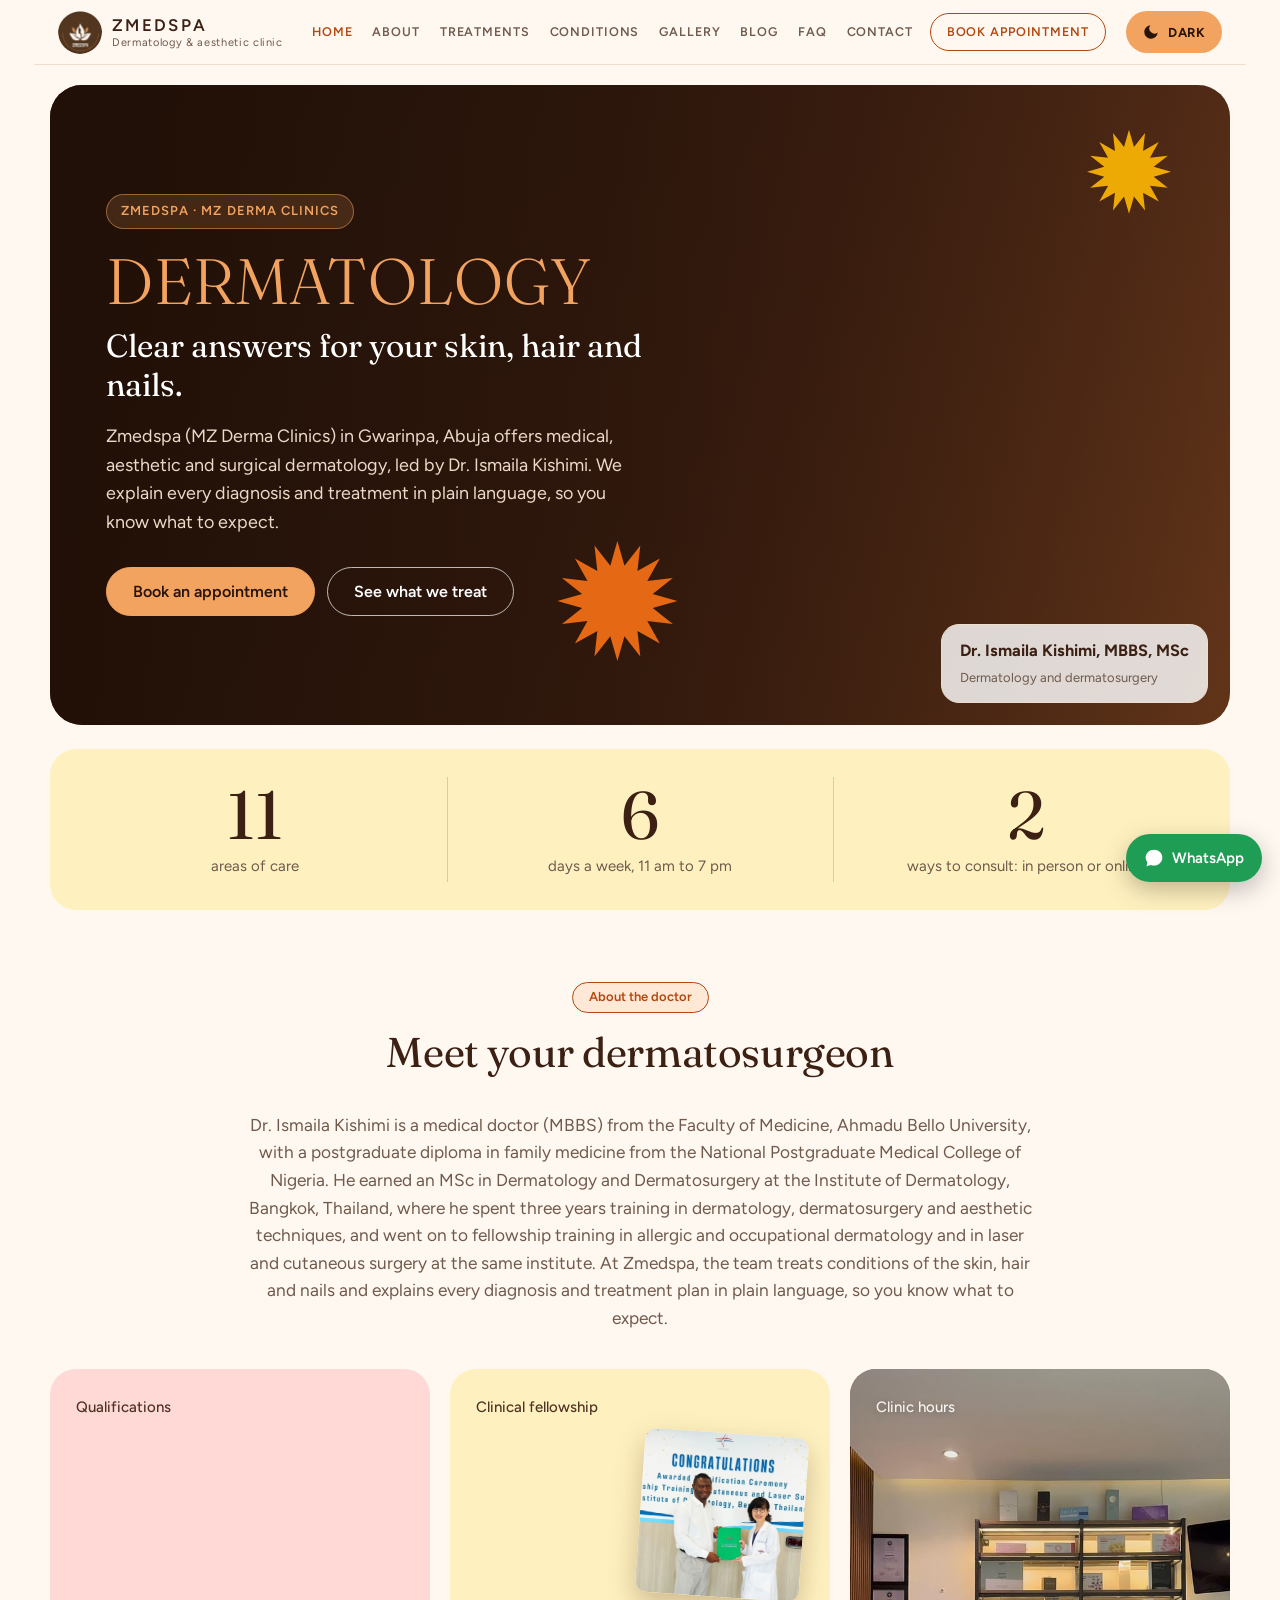
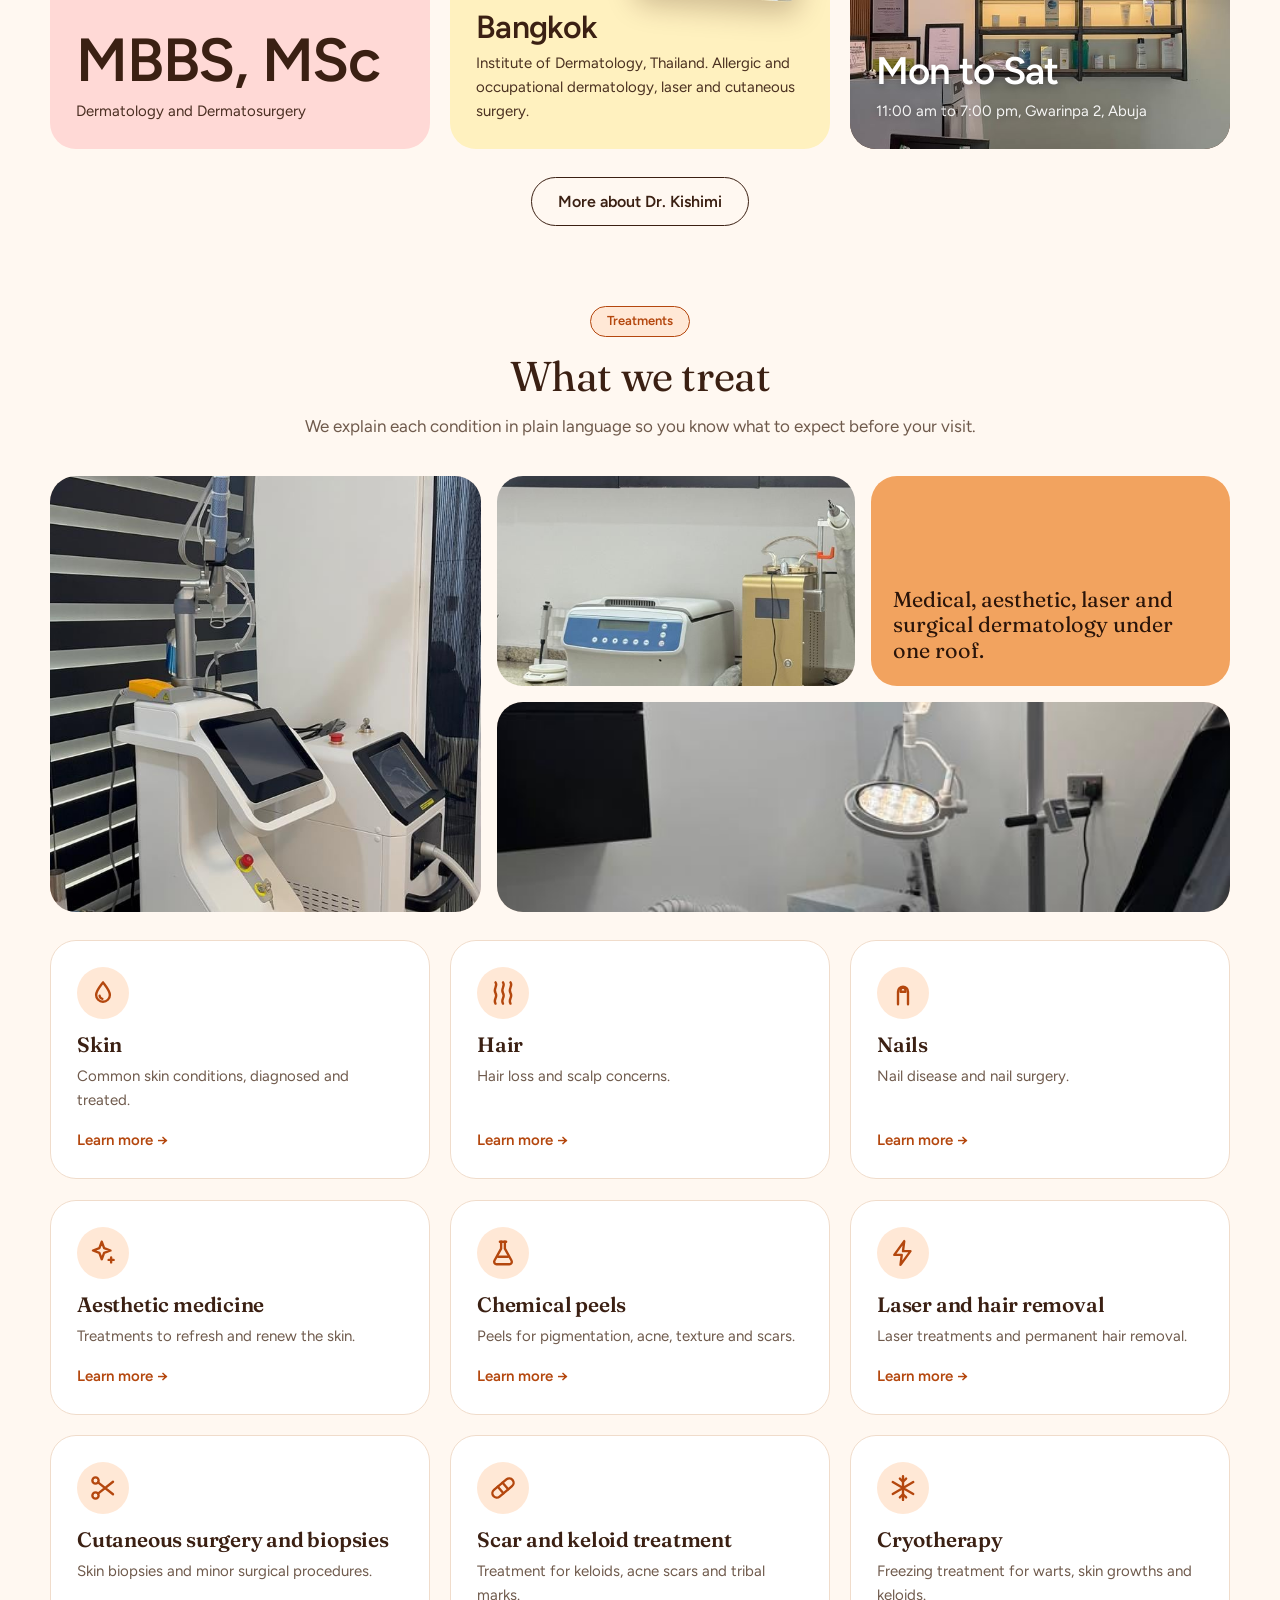
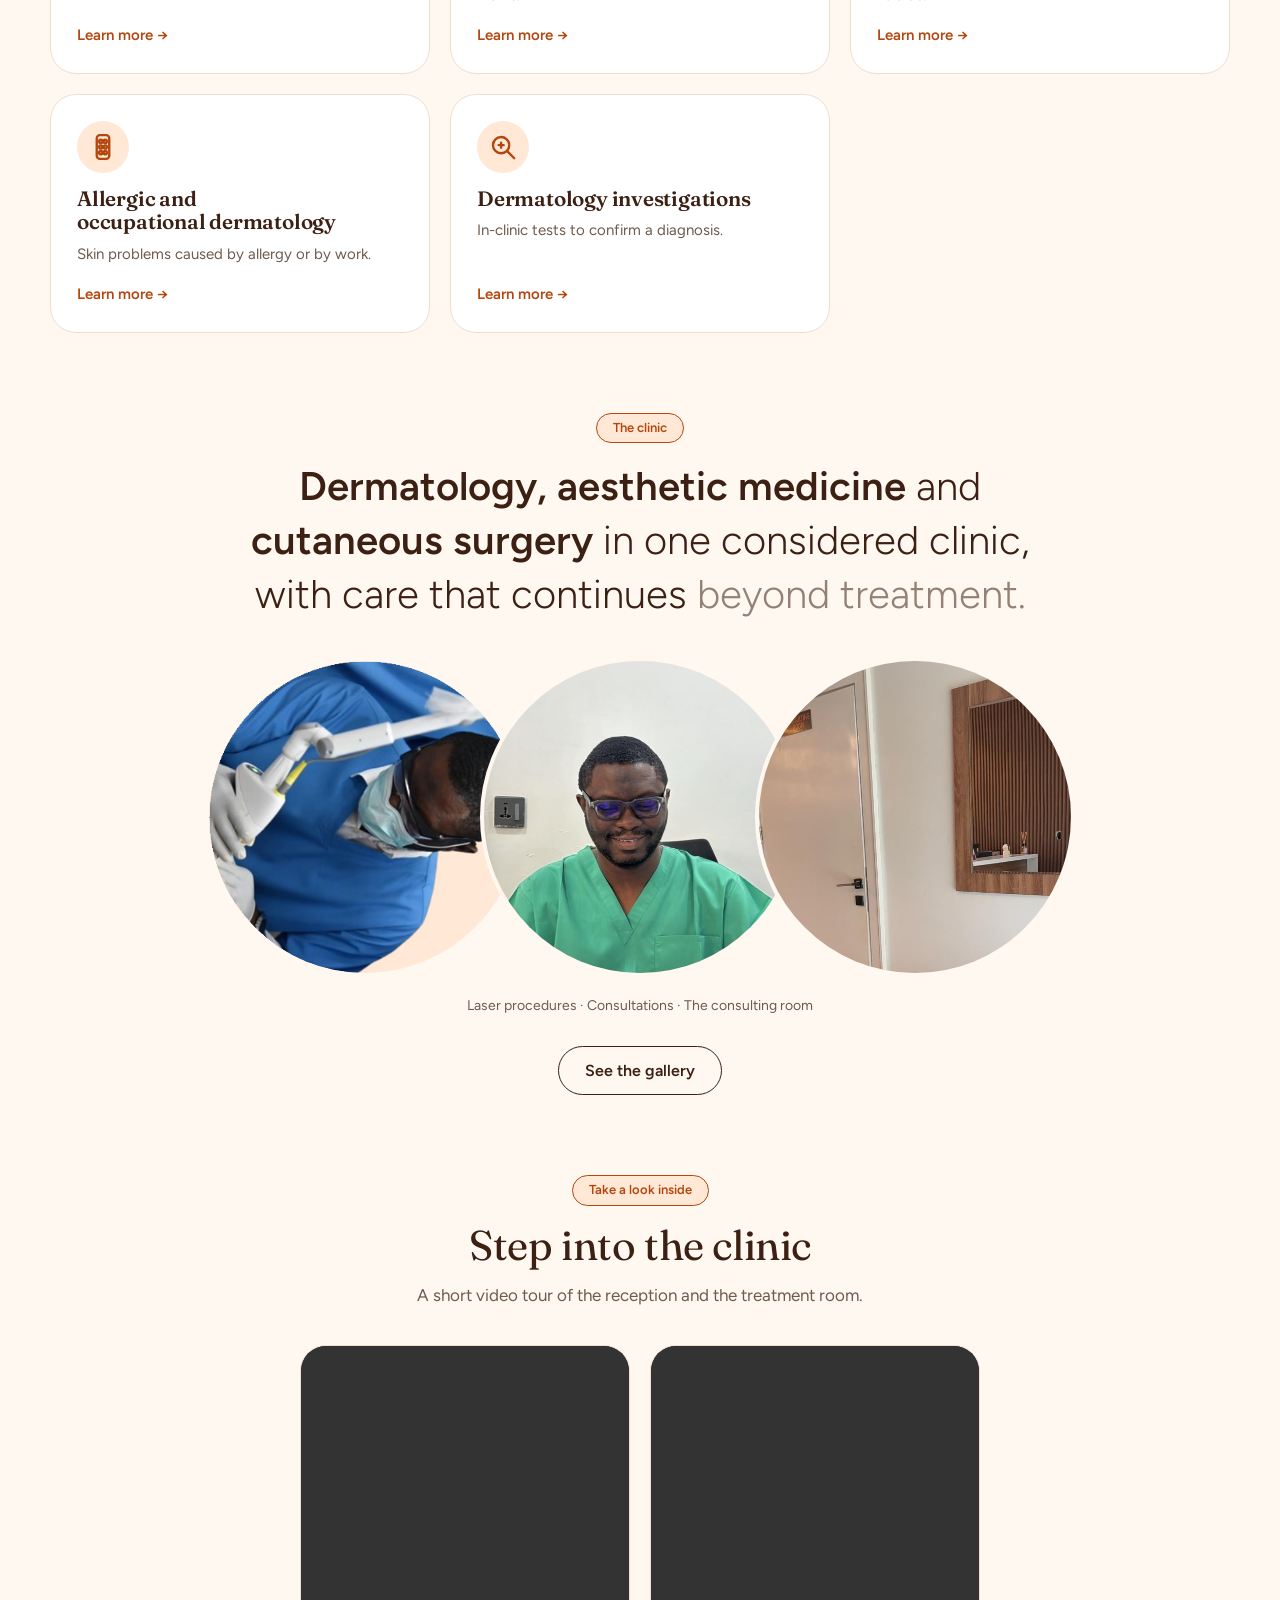
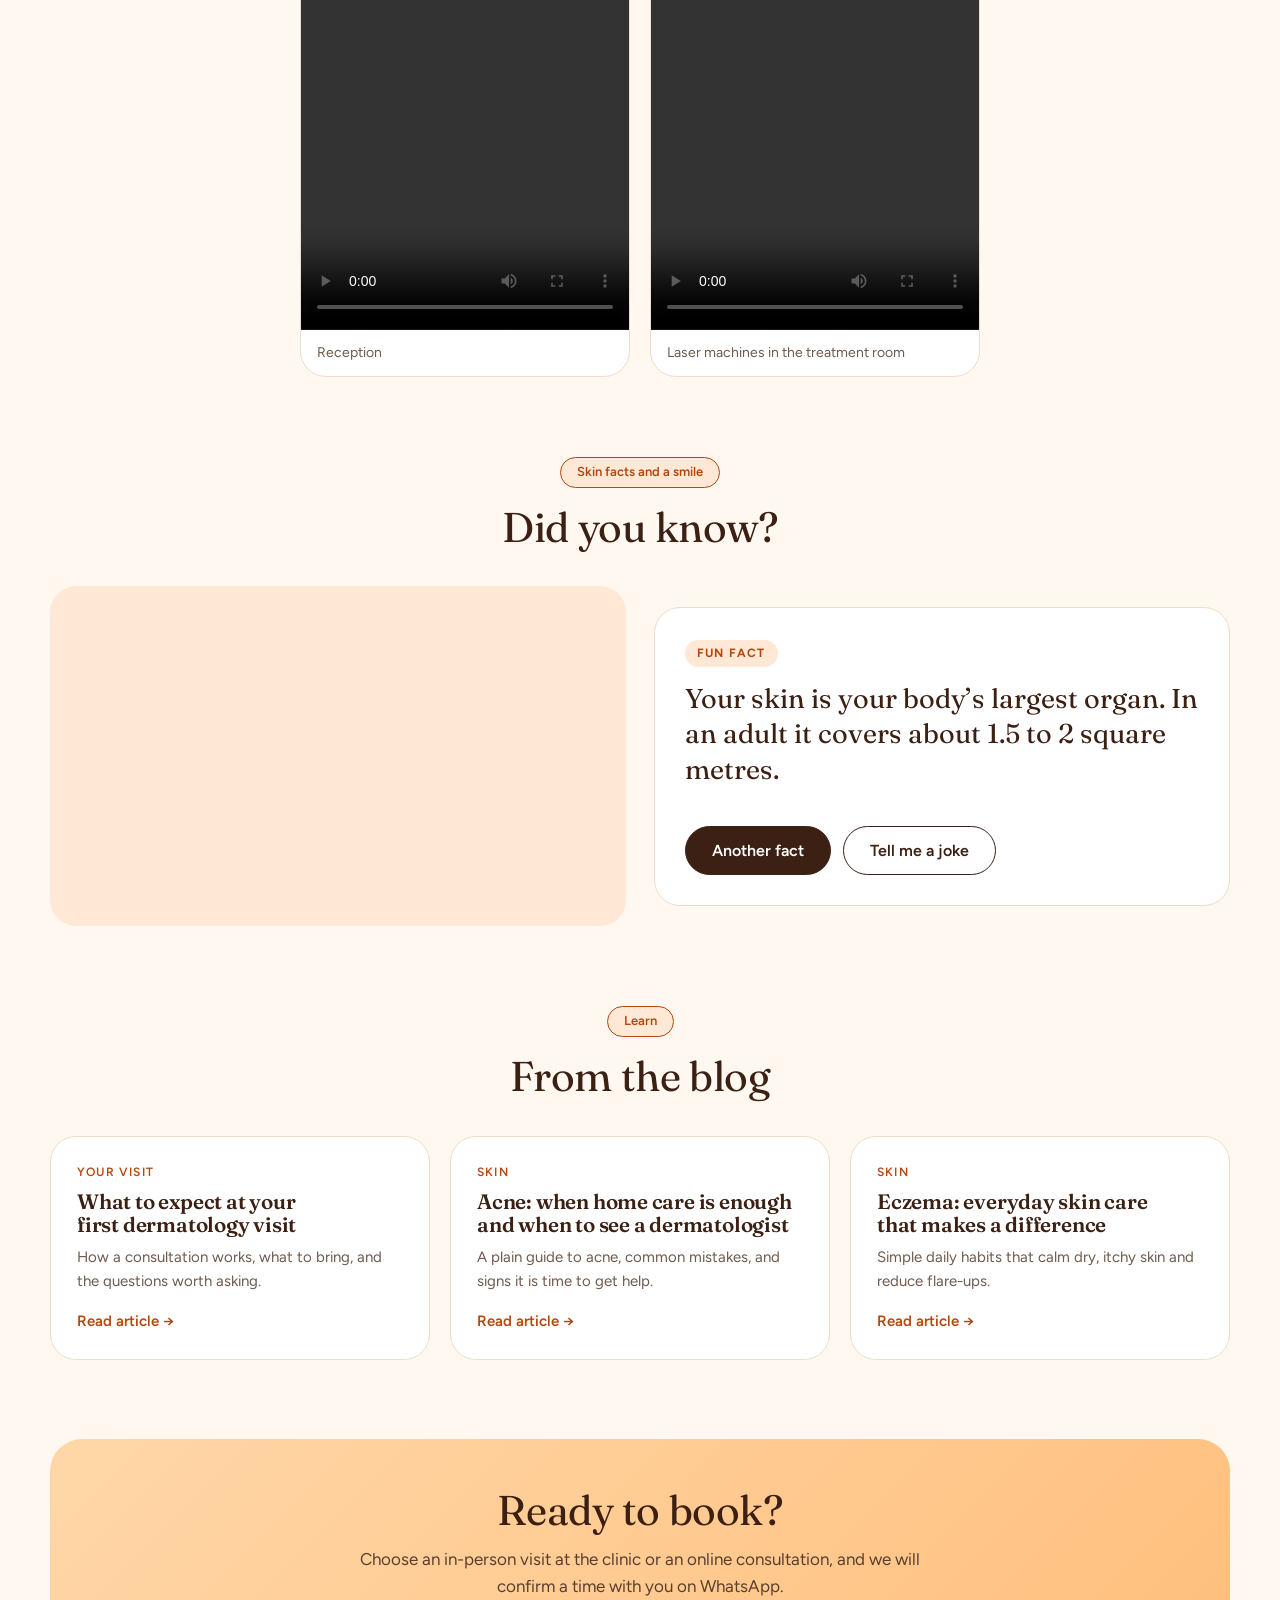
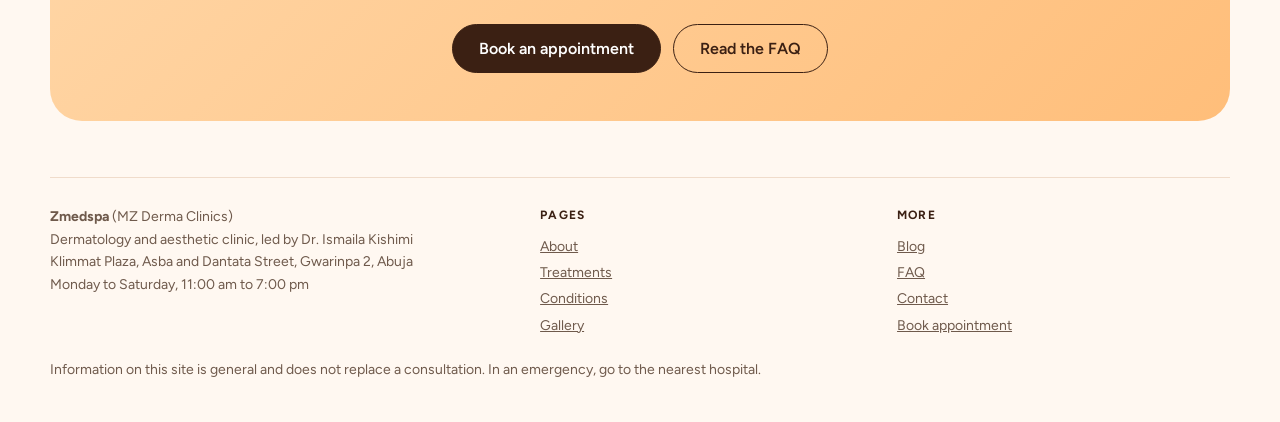
==== commit b8b4c890: "Gallery, videos, 3D scene, fun facts, sticker cut-out, video hero, silent videos Co-Authored-By: Cla" ====
--- a/index.html
+++ b/index.html
@@ -41,7 +41,7 @@
     </div>
   </header>
   <div class="hero">
-    <span class="burst" aria-hidden="true"></span><span class="burst b2" aria-hidden="true"></span>
+    <video class="bgvid" muted loop playsinline preload="none" aria-hidden="true" tabindex="-1" disablepictureinpicture data-src="videos/video-1.mp4"></video><span class="burst" aria-hidden="true"></span><span class="burst b2" aria-hidden="true"></span>
     <div class="hero-copy">
       <div class="eyebrow">Zmedspa &middot; MZ Derma Clinics</div>
       <h1>Dermatology</h1>
@@ -53,7 +53,6 @@
       </div>
     </div>
     <div class="hero-photo">
-      <img class="portrait" src="images/portrait.jpg" alt="Dr. Ismaila Kishimi in blue scrubs" width="640" height="800">
       <div class="name-tag"><strong>Dr. Ismaila Kishimi, MBBS, MSc</strong><span>Dermatology and dermatosurgery</span></div>
     </div>
   </div>
@@ -76,7 +75,7 @@
           <div class="text"><div class="big" style="font-size:2rem">Bangkok</div><div class="desc">Institute of Dermatology, Thailand. Allergic and occupational dermatology, laser and cutaneous surgery.</div></div>
         </div>
         <div class="fact photo">
-          <img src="images/laser-room.jpg" alt="Laser machines and a cryotherapy flask in the clinic treatment room" loading="lazy" width="800" height="1000">
+          <img src="images/reception.jpg" alt="Clinic reception with framed certificates and lit product shelves" loading="lazy" width="607" height="929">
           <small class="top-label">Clinic hours</small>
           <div><div class="big" style="font-size:2.4rem">Mon to Sat</div><div class="desc">11:00 am to 7:00 pm, Gwarinpa 2, Abuja</div></div>
         </div>
@@ -88,23 +87,23 @@
       <div class="head"><span class="pill">Treatments</span><h2>What we treat</h2>
         <p class="section-intro">We explain each condition in plain language so you know what to expect before your visit.</p></div>
       <div class="collage">
-        <figure class="c1"><img src="images/laser-room.jpg" alt="Laser machines and a cryotherapy flask in the clinic treatment room" loading="lazy"></figure>
-        <figure class="c2"><img src="images/chemical-peel.jpg" alt="A bowl of peel solution, a flat brush and folded gauze on a pale green surface" loading="lazy"></figure>
+        <figure class="c1"><img src="images/laser-machines.jpg" alt="Two laser machines beside a cryotherapy flask in front of a striped blind" loading="lazy"></figure>
+        <figure class="c2"><img src="images/lab-equipment.jpg" alt="A centrifuge and a gold-coloured treatment machine on a laboratory counter" loading="lazy"></figure>
         <div class="c4">Medical, aesthetic, laser and surgical dermatology under one roof.</div>
-        <figure class="c3"><img src="images/certificate.jpg" alt="Dr. Kishimi receiving a fellowship certificate at the Institute of Dermatology, Bangkok" loading="lazy"></figure>
+        <figure class="c3"><img src="images/treatment-room-lamp.jpg" alt="Treatment room with an examination lamp, treatment bed and procedure chair" loading="lazy"></figure>
       </div>
       <div class="services">
-        <a class="tile" href="treatments.html#skin"><span class="ico-badge"><svg class="ico" viewBox="0 0 24 24" aria-hidden="true" fill="none" stroke="currentColor" stroke-width="1.9" stroke-linecap="round" stroke-linejoin="round"><path d="M12 3.5c3 4 5.5 6.8 5.5 10a5.5 5.5 0 0 1-11 0c0-3.2 2.5-6 5.5-10z"/><path d="M9.3 14.2a2.8 2.8 0 0 0 2.4 2.5"/></svg></span><h3>Skin</h3><p>Common skin conditions, diagnosed and treated.</p><span class="more">Learn more &rarr;</span></a>
-        <a class="tile" href="treatments.html#hair"><span class="ico-badge"><svg class="ico" viewBox="0 0 24 24" aria-hidden="true" fill="none" stroke="currentColor" stroke-width="1.9" stroke-linecap="round" stroke-linejoin="round"><path d="M6 3.5c2.2 3-2.2 5 0 8.500s-2.200 5 0 8.500"/><path d="M12 3.5c2.2 3-2.2 5 0 8.500s-2.200 5 0 8.500"/><path d="M18 3.5c2.2 3-2.2 5 0 8.500s-2.200 5 0 8.500"/></svg></span><h3>Hair</h3><p>Hair loss and scalp concerns.</p><span class="more">Learn more &rarr;</span></a>
-        <a class="tile" href="treatments.html#nails"><span class="ico-badge"><svg class="ico" viewBox="0 0 24 24" aria-hidden="true" fill="none" stroke="currentColor" stroke-width="1.9" stroke-linecap="round" stroke-linejoin="round"><path d="M8 21V11a4 4 0 0 1 8 0v10"/><path d="M10 11V9.800a2 2 0 0 1 4 0V11z"/></svg></span><h3>Nails</h3><p>Nail disease and nail surgery.</p><span class="more">Learn more &rarr;</span></a>
-        <a class="tile" href="treatments.html#aesthetic"><span class="ico-badge"><svg class="ico" viewBox="0 0 24 24" aria-hidden="true" fill="none" stroke="currentColor" stroke-width="1.9" stroke-linecap="round" stroke-linejoin="round"><path d="M11 3l1.900 5.100L18 10l-5.100 1.900L11 17l-1.900-5.100L4 10l5.100-1.900z"/><path d="M18.500 15.500v4M16.500 17.500h4"/></svg></span><h3>Aesthetic medicine</h3><p>Treatments to refresh and renew the skin.</p><span class="more">Learn more &rarr;</span></a>
-        <a class="tile" href="treatments.html#peels"><span class="ico-badge"><svg class="ico" viewBox="0 0 24 24" aria-hidden="true" fill="none" stroke="currentColor" stroke-width="1.9" stroke-linecap="round" stroke-linejoin="round"><path d="M9.500 3h5"/><path d="M10.500 3v5.500L5.200 18a2 2 0 0 0 1.800 3h10a2 2 0 0 0 1.800-3L13.500 8.500V3"/><path d="M8 15h8"/></svg></span><h3>Chemical peels</h3><p>Peels for pigmentation, acne, texture and scars.</p><span class="more">Learn more &rarr;</span></a>
-        <a class="tile" href="treatments.html#laser"><span class="ico-badge"><svg class="ico" viewBox="0 0 24 24" aria-hidden="true" fill="none" stroke="currentColor" stroke-width="1.9" stroke-linecap="round" stroke-linejoin="round"><path d="M13 2.500L5 13.500h6l-1 8 8-11h-6z"/></svg></span><h3>Laser and hair removal</h3><p>Laser treatments and permanent hair removal.</p><span class="more">Learn more &rarr;</span></a>
-        <a class="tile" href="treatments.html#surgery"><span class="ico-badge"><svg class="ico" viewBox="0 0 24 24" aria-hidden="true" fill="none" stroke="currentColor" stroke-width="1.9" stroke-linecap="round" stroke-linejoin="round"><circle cx="6" cy="6" r="2.500"/><circle cx="6" cy="18" r="2.500"/><path d="M8 7.500L20 17M8 16.500L20 7"/></svg></span><h3>Cutaneous surgery and biopsies</h3><p>Skin biopsies and minor surgical procedures.</p><span class="more">Learn more &rarr;</span></a>
-        <a class="tile" href="treatments.html#scars"><span class="ico-badge"><svg class="ico" viewBox="0 0 24 24" aria-hidden="true" fill="none" stroke="currentColor" stroke-width="1.9" stroke-linecap="round" stroke-linejoin="round"><g transform="rotate(-40 12 12)"><rect x="2" y="8.500" width="20" height="7" rx="3.500"/><path d="M9.500 8.500v7M14.500 8.500v7"/></g></svg></span><h3>Scar and keloid treatment</h3><p>Treatment for keloids, acne scars and tribal marks.</p><span class="more">Learn more &rarr;</span></a>
-        <a class="tile" href="treatments.html#cryo"><span class="ico-badge"><svg class="ico" viewBox="0 0 24 24" aria-hidden="true" fill="none" stroke="currentColor" stroke-width="1.9" stroke-linecap="round" stroke-linejoin="round"><path d="M12 2.500v19M3.800 7.250l16.400 9.500M3.800 16.750l16.400-9.500"/><path d="M9.500 4.500L12 7l2.500-2.500M9.500 19.500L12 17l2.500 2.500"/></svg></span><h3>Cryotherapy</h3><p>Freezing treatment for warts, skin growths and keloids.</p><span class="more">Learn more &rarr;</span></a>
-        <a class="tile" href="treatments.html#allergic"><span class="ico-badge"><svg class="ico" viewBox="0 0 24 24" aria-hidden="true" fill="none" stroke="currentColor" stroke-width="1.9" stroke-linecap="round" stroke-linejoin="round"><rect x="7" y="2.500" width="10" height="19" rx="2.500"/><circle cx="10.200" cy="7.500" r="1.300"/><circle cx="13.800" cy="7.500" r="1.300"/><circle cx="10.200" cy="12" r="1.300"/><circle cx="13.800" cy="12" r="1.300"/><circle cx="10.200" cy="16.500" r="1.300"/><circle cx="13.800" cy="16.500" r="1.300"/></svg></span><h3>Allergic and occupational dermatology</h3><p>Skin problems caused by allergy or by work.</p><span class="more">Learn more &rarr;</span></a>
-        <a class="tile" href="treatments.html#diagnostics"><span class="ico-badge"><svg class="ico" viewBox="0 0 24 24" aria-hidden="true" fill="none" stroke="currentColor" stroke-width="1.9" stroke-linecap="round" stroke-linejoin="round"><circle cx="10.500" cy="10.500" r="6.500"/><path d="M15.500 15.500L21 21"/><path d="M8.500 10.500h4M10.500 8.500v4"/></svg></span><h3>Dermatology investigations</h3><p>In-clinic tests to confirm a diagnosis.</p><span class="more">Learn more &rarr;</span></a>
+        <a class="tile" href="treatments.html#skin"><span class="ico-badge"><svg class="ico" viewBox="0 0 24 24" aria-hidden="true" fill="none" stroke="currentColor" stroke-width="1.9" stroke-linecap="round" stroke-linejoin="round"><path pathLength="1" d="M12 3.5c3 4 5.5 6.8 5.5 10a5.5 5.5 0 0 1-11 0c0-3.2 2.5-6 5.5-10z"/><path pathLength="1" d="M9.3 14.2a2.8 2.8 0 0 0 2.4 2.5"/></svg></span><h3>Skin</h3><p>Common skin conditions, diagnosed and treated.</p><span class="more">Learn more &rarr;</span></a>
+        <a class="tile" href="treatments.html#hair"><span class="ico-badge"><svg class="ico" viewBox="0 0 24 24" aria-hidden="true" fill="none" stroke="currentColor" stroke-width="1.9" stroke-linecap="round" stroke-linejoin="round"><path pathLength="1" d="M6 3.5c2.2 3-2.2 5 0 8.500s-2.200 5 0 8.500"/><path pathLength="1" d="M12 3.5c2.2 3-2.2 5 0 8.500s-2.200 5 0 8.500"/><path pathLength="1" d="M18 3.5c2.2 3-2.2 5 0 8.500s-2.200 5 0 8.500"/></svg></span><h3>Hair</h3><p>Hair loss and scalp concerns.</p><span class="more">Learn more &rarr;</span></a>
+        <a class="tile" href="treatments.html#nails"><span class="ico-badge"><svg class="ico" viewBox="0 0 24 24" aria-hidden="true" fill="none" stroke="currentColor" stroke-width="1.9" stroke-linecap="round" stroke-linejoin="round"><path pathLength="1" d="M8 21V11a4 4 0 0 1 8 0v10"/><path pathLength="1" d="M10 11V9.800a2 2 0 0 1 4 0V11z"/></svg></span><h3>Nails</h3><p>Nail disease and nail surgery.</p><span class="more">Learn more &rarr;</span></a>
+        <a class="tile" href="treatments.html#aesthetic"><span class="ico-badge"><svg class="ico" viewBox="0 0 24 24" aria-hidden="true" fill="none" stroke="currentColor" stroke-width="1.9" stroke-linecap="round" stroke-linejoin="round"><path pathLength="1" d="M11 3l1.900 5.100L18 10l-5.100 1.900L11 17l-1.900-5.100L4 10l5.100-1.900z"/><path pathLength="1" d="M18.500 15.500v4M16.500 17.500h4"/></svg></span><h3>Aesthetic medicine</h3><p>Treatments to refresh and renew the skin.</p><span class="more">Learn more &rarr;</span></a>
+        <a class="tile" href="treatments.html#peels"><span class="ico-badge"><svg class="ico" viewBox="0 0 24 24" aria-hidden="true" fill="none" stroke="currentColor" stroke-width="1.9" stroke-linecap="round" stroke-linejoin="round"><path pathLength="1" d="M9.500 3h5"/><path pathLength="1" d="M10.500 3v5.500L5.200 18a2 2 0 0 0 1.800 3h10a2 2 0 0 0 1.800-3L13.500 8.500V3"/><path pathLength="1" d="M8 15h8"/></svg></span><h3>Chemical peels</h3><p>Peels for pigmentation, acne, texture and scars.</p><span class="more">Learn more &rarr;</span></a>
+        <a class="tile" href="treatments.html#laser"><span class="ico-badge"><svg class="ico" viewBox="0 0 24 24" aria-hidden="true" fill="none" stroke="currentColor" stroke-width="1.9" stroke-linecap="round" stroke-linejoin="round"><path pathLength="1" d="M13 2.500L5 13.500h6l-1 8 8-11h-6z"/></svg></span><h3>Laser and hair removal</h3><p>Laser treatments and permanent hair removal.</p><span class="more">Learn more &rarr;</span></a>
+        <a class="tile" href="treatments.html#surgery"><span class="ico-badge"><svg class="ico" viewBox="0 0 24 24" aria-hidden="true" fill="none" stroke="currentColor" stroke-width="1.9" stroke-linecap="round" stroke-linejoin="round"><circle pathLength="1" cx="6" cy="6" r="2.500"/><circle pathLength="1" cx="6" cy="18" r="2.500"/><path pathLength="1" d="M8 7.500L20 17M8 16.500L20 7"/></svg></span><h3>Cutaneous surgery and biopsies</h3><p>Skin biopsies and minor surgical procedures.</p><span class="more">Learn more &rarr;</span></a>
+        <a class="tile" href="treatments.html#scars"><span class="ico-badge"><svg class="ico" viewBox="0 0 24 24" aria-hidden="true" fill="none" stroke="currentColor" stroke-width="1.9" stroke-linecap="round" stroke-linejoin="round"><g transform="rotate(-40 12 12)"><rect pathLength="1" x="2" y="8.500" width="20" height="7" rx="3.500"/><path pathLength="1" d="M9.500 8.500v7M14.500 8.500v7"/></g></svg></span><h3>Scar and keloid treatment</h3><p>Treatment for keloids, acne scars and tribal marks.</p><span class="more">Learn more &rarr;</span></a>
+        <a class="tile" href="treatments.html#cryo"><span class="ico-badge"><svg class="ico" viewBox="0 0 24 24" aria-hidden="true" fill="none" stroke="currentColor" stroke-width="1.9" stroke-linecap="round" stroke-linejoin="round"><path pathLength="1" d="M12 2.500v19M3.800 7.250l16.400 9.500M3.800 16.750l16.400-9.500"/><path pathLength="1" d="M9.500 4.500L12 7l2.500-2.500M9.500 19.500L12 17l2.500 2.500"/></svg></span><h3>Cryotherapy</h3><p>Freezing treatment for warts, skin growths and keloids.</p><span class="more">Learn more &rarr;</span></a>
+        <a class="tile" href="treatments.html#allergic"><span class="ico-badge"><svg class="ico" viewBox="0 0 24 24" aria-hidden="true" fill="none" stroke="currentColor" stroke-width="1.9" stroke-linecap="round" stroke-linejoin="round"><rect pathLength="1" x="7" y="2.500" width="10" height="19" rx="2.500"/><circle pathLength="1" cx="10.200" cy="7.500" r="1.300"/><circle pathLength="1" cx="13.800" cy="7.500" r="1.300"/><circle pathLength="1" cx="10.200" cy="12" r="1.300"/><circle pathLength="1" cx="13.800" cy="12" r="1.300"/><circle pathLength="1" cx="10.200" cy="16.500" r="1.300"/><circle pathLength="1" cx="13.800" cy="16.500" r="1.300"/></svg></span><h3>Allergic and occupational dermatology</h3><p>Skin problems caused by allergy or by work.</p><span class="more">Learn more &rarr;</span></a>
+        <a class="tile" href="treatments.html#diagnostics"><span class="ico-badge"><svg class="ico" viewBox="0 0 24 24" aria-hidden="true" fill="none" stroke="currentColor" stroke-width="1.9" stroke-linecap="round" stroke-linejoin="round"><circle pathLength="1" cx="10.500" cy="10.500" r="6.500"/><path pathLength="1" d="M15.500 15.500L21 21"/><path pathLength="1" d="M8.500 10.500h4M10.500 8.500v4"/></svg></span><h3>Dermatology investigations</h3><p>In-clinic tests to confirm a diagnosis.</p><span class="more">Learn more &rarr;</span></a>
       </div>
     </section>
 
@@ -113,11 +112,33 @@
         <p class="statement"><b>Dermatology, aesthetic medicine</b> and <b>cutaneous surgery</b> in one considered clinic, with care that continues <span>beyond treatment.</span></p></div>
       <div class="circles">
         <img src="images/procedure.png" alt="Dr. Kishimi performing a laser procedure, wearing a mask and protective eyewear" loading="lazy" width="400" height="400">
-        <img src="images/laser-room.jpg" alt="Two laser machines and a cryotherapy flask in the clinic treatment room" loading="lazy" width="800" height="1000">
-        <img src="images/portrait.jpg" alt="Dr. Ismaila Kishimi in blue scrubs" loading="lazy" width="640" height="800">
+        <img src="images/doctor-smiling.jpg" alt="Dr. Kishimi in green scrubs, smiling while using a tablet in the consulting room" loading="lazy" width="607" height="1080">
+        <img src="images/consulting-room-door.jpg" alt="The consulting room door beside a mirror and a bench" loading="lazy" width="607" height="1080">
       </div>
-      <p class="circles-caption">Laser procedures &middot; Laser and cryotherapy equipment &middot; Consultations</p>
+      <p class="circles-caption">Laser procedures &middot; Consultations &middot; The consulting room</p>
       <div class="actions" style="justify-content:center;margin-top:28px"><a class="btn ghost" href="gallery.html">See the gallery</a></div>
+    </section>
+
+    <section id="tour">
+      <div class="head"><span class="pill">Take a look inside</span><h2>Step into the clinic</h2>
+        <p class="section-intro">A short video tour of the reception and the treatment room.</p></div>
+      <div class="videos two"><figure class="vid"><video src="videos/video-1.mp4#t=0.1" controls playsinline preload="metadata" aria-label="Video panning across the clinic reception, lit product shelves and counter"></video><figcaption>Reception</figcaption></figure><figure class="vid"><video src="videos/video-4.mp4#t=0.1" controls playsinline preload="metadata" aria-label="Video of the laser machines and cryotherapy flask in the treatment room"></video><figcaption>Laser machines in the treatment room</figcaption></figure></div>
+    </section>
+
+
+    <section id="facts">
+      <div class="head"><span class="pill">Skin facts and a smile</span><h2>Did you know?</h2></div>
+      <div class="funwrap">
+        <div class="scene" aria-hidden="true">
+          <div class="helix"><div class="rung" style="--i:0"><i></i><i></i></div><div class="rung" style="--i:1"><i></i><i></i></div><div class="rung" style="--i:2"><i></i><i></i></div><div class="rung" style="--i:3"><i></i><i></i></div><div class="rung" style="--i:4"><i></i><i></i></div><div class="rung" style="--i:5"><i></i><i></i></div><div class="rung" style="--i:6"><i></i><i></i></div><div class="rung" style="--i:7"><i></i><i></i></div><div class="rung" style="--i:8"><i></i><i></i></div><div class="rung" style="--i:9"><i></i><i></i></div><div class="rung" style="--i:10"><i></i><i></i></div><div class="rung" style="--i:11"><i></i><i></i></div><div class="rung" style="--i:12"><i></i><i></i></div><div class="rung" style="--i:13"><i></i><i></i></div><div class="rung" style="--i:14"><i></i><i></i></div><div class="rung" style="--i:15"><i></i><i></i></div><div class="rung" style="--i:16"><i></i><i></i></div><div class="rung" style="--i:17"><i></i><i></i></div></div>
+          <div class="cube-wrap"><div class="cube"><div class="f1"><svg class="ico" viewBox="0 0 24 24" aria-hidden="true" fill="none" stroke="currentColor" stroke-width="1.9" stroke-linecap="round" stroke-linejoin="round"><path pathLength="1" d="M12 3.5c3 4 5.5 6.8 5.5 10a5.5 5.5 0 0 1-11 0c0-3.2 2.5-6 5.5-10z"/><path pathLength="1" d="M9.3 14.2a2.8 2.8 0 0 0 2.4 2.5"/></svg></div><div class="f2"><svg class="ico" viewBox="0 0 24 24" aria-hidden="true" fill="none" stroke="currentColor" stroke-width="1.9" stroke-linecap="round" stroke-linejoin="round"><path pathLength="1" d="M12 2.500v19M3.800 7.250l16.400 9.500M3.800 16.750l16.400-9.500"/><path pathLength="1" d="M9.500 4.500L12 7l2.500-2.500M9.500 19.500L12 17l2.500 2.500"/></svg></div><div class="f3"><svg class="ico" viewBox="0 0 24 24" aria-hidden="true" fill="none" stroke="currentColor" stroke-width="1.9" stroke-linecap="round" stroke-linejoin="round"><path pathLength="1" d="M13 2.500L5 13.500h6l-1 8 8-11h-6z"/></svg></div><div class="f4"><svg class="ico" viewBox="0 0 24 24" aria-hidden="true" fill="none" stroke="currentColor" stroke-width="1.9" stroke-linecap="round" stroke-linejoin="round"><path pathLength="1" d="M11 3l1.900 5.100L18 10l-5.100 1.900L11 17l-1.900-5.100L4 10l5.100-1.900z"/><path pathLength="1" d="M18.500 15.500v4M16.500 17.500h4"/></svg></div><div class="f5"><svg class="ico" viewBox="0 0 24 24" aria-hidden="true" fill="none" stroke="currentColor" stroke-width="1.9" stroke-linecap="round" stroke-linejoin="round"><path pathLength="1" d="M9.500 3h5"/><path pathLength="1" d="M10.500 3v5.500L5.200 18a2 2 0 0 0 1.800 3h10a2 2 0 0 0 1.800-3L13.500 8.500V3"/><path pathLength="1" d="M8 15h8"/></svg></div><div class="f6"><svg class="ico" viewBox="0 0 24 24" aria-hidden="true" fill="none" stroke="currentColor" stroke-width="1.9" stroke-linecap="round" stroke-linejoin="round"><g transform="rotate(-40 12 12)"><rect pathLength="1" x="2" y="8.500" width="20" height="7" rx="3.500"/><path pathLength="1" d="M9.500 8.500v7M14.500 8.500v7"/></g></svg></div></div></div>
+        </div>
+        <div class="funcard">
+          <div class="fun-stage"><span class="fun-label">Fun fact</span><p class="fun-text" aria-live="polite">Your skin is your body’s largest organ. In an adult it covers about 1.5 to 2 square metres.</p></div>
+          <div class="fun-actions actions"><button class="btn primary" type="button" data-fun="fact">Another fact</button><button class="btn ghost" type="button" data-fun="joke">Tell me a joke</button></div>
+          <script type="application/json" id="fun-data">{"facts":["Your skin is your body’s largest organ. In an adult it covers about 1.5 to 2 square metres.","Your outer layer of skin renews itself about every four weeks, a little more slowly as you get older.","The skin on your eyelids is among the thinnest on your body, while the skin on your palms and soles is the thickest.","Fingernails grow about three times as fast as toenails.","Darker skin has more natural protection from the sun, but it is never fully protected. Everyone benefits from sun care.","Acne is not caused by dirty skin. Scrubbing harder can irritate your skin and make things worse.","Goosebumps happen when tiny muscles at the base of each hair pull it upright.","Your fingerprints form before you are born and stay the same for life.","Your skin is home to billions of microbes, and most of them help to protect it."],"jokes":["Why is a dermatologist never bored? There is always a new rash of things to do.","Why was sunscreen invited to every party? It always had everyone covered.","Why was the skin cell so good at its job? It always knew when to shed its past.","What did the moisturiser say to the serum? Let’s layer our differences aside.","Why do dermatologists make good detectives? They always get right under the surface."]}</script>
+        </div>
+      </div>
     </section>
 
     <section id="learn">
--- a/styles.css
+++ b/styles.css
@@ -434,3 +434,108 @@
 .news-row input { flex: 1; min-width: 0; }
 .news .note { margin-top: 10px; }
 @media (max-width: 700px) { .news { grid-template-columns: 1fr; padding: 24px 18px; margin-top: 48px; } .news-row { flex-direction: column; } }
+
+/* Clinic videos */
+.videos { display: grid; grid-template-columns: repeat(4, 1fr); gap: 20px; }
+.videos.two { grid-template-columns: repeat(2, 1fr); max-width: 680px; margin-inline: auto; }
+.vid { margin: 0; background: var(--surface); border: 1px solid var(--line); border-radius: var(--radius); overflow: hidden; min-width: 0; }
+.vid video { width: 100%; aspect-ratio: 9 / 16; object-fit: cover; display: block; background: #1c120d; }
+.vid figcaption { padding: 12px 16px; font-size: 14px; color: var(--muted); }
+@media (max-width: 1000px) { .videos { grid-template-columns: repeat(2, 1fr); } }
+@media (max-width: 600px) { .videos, .videos.two { gap: 12px; } .vid figcaption { padding: 10px 12px; font-size: 13px; } }
+
+/* Background videos: decorative, dimmed, only played while visible */
+.bgvid { position: absolute; inset: 0; z-index: 0; width: 100%; height: 100%; object-fit: cover; opacity: 0; transition: opacity 1.4s ease; pointer-events: none; filter: saturate(.85); }
+.bgvid.on { opacity: .3; }
+.page-head .bgvid { z-index: 0; }
+.page-head .bgvid.on { opacity: .26; }
+
+/* 3D scene: DNA helix and a cube of treatment icons, built from CSS 3D transforms */
+.funwrap { display: grid; grid-template-columns: 1fr 1fr; gap: 28px; align-items: center; }
+.scene { position: relative; display: flex; justify-content: center; align-items: center; gap: 56px; min-height: 340px; perspective: 900px; border-radius: var(--radius); background: var(--tint); overflow: hidden; }
+.helix { position: relative; width: 110px; height: 310px; transform-style: preserve-3d; animation: spinY 14s linear infinite; }
+.rung { position: absolute; left: 50%; top: calc(var(--i) * 17px); width: 0; height: 0; transform-style: preserve-3d; transform: rotateY(calc(var(--i) * 24deg)); }
+.rung::before { content: ""; position: absolute; left: -42px; top: 5px; width: 84px; height: 3px; border-radius: 2px; background: linear-gradient(90deg, var(--bright), var(--accent)); opacity: .55; }
+.rung i { position: absolute; top: 0; width: 14px; height: 14px; border-radius: 50%; background: radial-gradient(circle at 35% 30%, #fff, var(--bright) 45%, var(--accent)); box-shadow: 0 3px 8px rgba(60, 25, 8, .25); }
+.rung i:first-child { left: -49px; }
+.rung i:last-child { left: 35px; background: radial-gradient(circle at 35% 30%, #fff, var(--copper) 45%, #8a3a10); }
+@keyframes spinY { to { transform: rotateY(360deg); } }
+.cube-wrap { width: 120px; height: 120px; perspective: 600px; }
+.cube { position: relative; width: 120px; height: 120px; transform-style: preserve-3d; animation: spinCube 18s linear infinite; }
+.cube > div { position: absolute; inset: 0; display: grid; place-items: center; border-radius: 16px; border: 1.5px solid var(--line); background: var(--surface); color: var(--accent); backface-visibility: hidden; box-shadow: inset 0 0 24px rgba(180, 71, 14, .08); }
+.cube svg { width: 54px; height: 54px; }
+.cube .f1 { transform: translateZ(60px); } .cube .f2 { transform: rotateY(90deg) translateZ(60px); }
+.cube .f3 { transform: rotateY(180deg) translateZ(60px); } .cube .f4 { transform: rotateY(-90deg) translateZ(60px); }
+.cube .f5 { transform: rotateX(90deg) translateZ(60px); } .cube .f6 { transform: rotateX(-90deg) translateZ(60px); }
+@keyframes spinCube { from { transform: rotateX(-22deg) rotateY(0deg); } to { transform: rotateX(-22deg) rotateY(360deg); } }
+.funcard { background: var(--surface); border: 1px solid var(--line); border-radius: var(--radius); padding: 30px; }
+.fun-stage { perspective: 800px; min-height: 170px; }
+.fun-label { display: inline-block; font-size: 12px; font-weight: 700; letter-spacing: .1em; text-transform: uppercase; color: var(--accent); background: var(--tint); border-radius: 999px; padding: 4px 12px; margin-bottom: 14px; }
+.fun-text { font: 400 clamp(1.25rem, 2.4vw, 1.7rem)/1.3 var(--font-display); transform-origin: 50% 0; }
+.fun-stage.flip .fun-text, .fun-stage.flip .fun-label { animation: flipIn .6s ease both; }
+@keyframes flipIn { from { opacity: 0; transform: rotateX(-75deg); } to { opacity: 1; transform: none; } }
+.fun-actions { display: none; margin-top: 18px; }
+.js .fun-actions { display: flex; }
+
+/* Counters, drawing icons and tilting cards */
+@keyframes draw { to { stroke-dashoffset: 0; } }
+.reveal .ico * { stroke-dasharray: 1; stroke-dashoffset: 1; }
+.reveal.in .ico * { animation: draw 1.4s ease forwards .25s; }
+.js .tile.reveal.in { transform: perspective(900px) rotateX(var(--rx, 0deg)) rotateY(var(--ry, 0deg)); }
+.js .tile.reveal.in:hover { transform: perspective(900px) translateY(-6px) rotateX(var(--rx, 0deg)) rotateY(var(--ry, 0deg)); }
+
+@media (max-width: 900px) {
+  .funwrap { grid-template-columns: 1fr; }
+  .scene { min-height: 320px; gap: 36px; }
+}
+@media (max-width: 420px) { .scene { gap: 22px; } .helix { transform: scale(.9); } .funcard { padding: 22px; } }
+@media (prefers-reduced-motion: reduce) {
+  .bgvid { display: none; }
+  .helix, .cube { animation: none; }
+  .helix { transform: rotateY(25deg); }
+  .cube { transform: rotateX(-22deg) rotateY(35deg); }
+  .reveal .ico * { stroke-dasharray: none; stroke-dashoffset: 0; animation: none !important; }
+  .fun-stage.flip .fun-text, .fun-stage.flip .fun-label { animation: none; }
+}
+
+/* Home hero: the video is the whole background, with a gradient so the text stays readable */
+.hero .bgvid.on { opacity: .7; }
+.hero::after { content: ""; position: absolute; inset: 0; z-index: 1; pointer-events: none; background: linear-gradient(90deg, rgba(30, 14, 6, .86) 0%, rgba(30, 14, 6, .6) 48%, rgba(30, 14, 6, .12) 100%); }
+.hero-photo { z-index: 2; }
+@media (max-width: 900px) {
+  .hero::after { background: linear-gradient(180deg, rgba(30, 14, 6, .8) 0%, rgba(30, 14, 6, .55) 100%); }
+  .hero-photo { min-height: 96px; }
+}
+
+/* About page: fun sticker cut-out of the doctor */
+.about-split { display: grid; grid-template-columns: 1.15fr 0.85fr; gap: 48px; align-items: start; }
+.about-split .prose { margin: 0; max-width: none; order: 1; }
+.sticker-stage { order: 2; position: sticky; top: 96px; min-height: 470px; display: grid; place-items: center; isolation: isolate; }
+.blob { position: absolute; z-index: -1; border-radius: 58% 42% 55% 45% / 48% 56% 44% 52%; animation: morph 9s ease-in-out infinite alternate; }
+.blob-a { width: 86%; aspect-ratio: 1; background: radial-gradient(circle at 30% 28%, #ffe0b8, #ffb36b); }
+.blob-b { width: 46%; aspect-ratio: 1; right: -2%; bottom: 4%; background: #ffe45c; animation-delay: -3s; }
+@keyframes morph { 0% { border-radius: 58% 42% 55% 45% / 48% 56% 44% 52%; transform: rotate(0deg); } 100% { border-radius: 42% 58% 46% 54% / 56% 42% 58% 44%; transform: rotate(8deg); } }
+.sticker-stage .burst { z-index: -1; left: 8%; top: 12%; width: 120px; opacity: .85; }
+.cutout { position: relative; width: 94%; height: auto; transform: rotate(-3deg); transform-origin: 50% 90%; animation: wiggle 5s ease-in-out infinite alternate;
+  filter: drop-shadow(4px 0 0 #fff) drop-shadow(-4px 0 0 #fff) drop-shadow(0 4px 0 #fff) drop-shadow(0 -4px 0 #fff) drop-shadow(0 16px 14px rgba(60, 25, 8, .3)); }
+@keyframes wiggle { from { transform: rotate(-4deg) translateY(0); } to { transform: rotate(2.5deg) translateY(-8px); } }
+.bubble { position: absolute; z-index: 3; left: -2%; top: 2%; max-width: 210px; padding: 12px 16px; border: 3px solid var(--ink); border-radius: 22px; background: #fff; color: #3b2013; font: 600 1.05rem/1.25 var(--font-display); text-align: left; cursor: pointer; transform: rotate(-4deg); box-shadow: 4px 4px 0 var(--ink); }
+.bubble::after { content: ""; position: absolute; left: 62%; bottom: -17px; width: 20px; height: 20px; background: #fff; border-right: 3px solid var(--ink); border-bottom: 3px solid var(--ink); transform: rotate(48deg) skew(8deg, 8deg); }
+.bubble:hover { transform: rotate(-2deg) scale(1.04); }
+.bubble.pop { animation: pop .45s ease; }
+@keyframes pop { 0% { transform: rotate(-4deg) scale(.8); } 60% { transform: rotate(-4deg) scale(1.1); } 100% { transform: rotate(-4deg) scale(1); } }
+.tag-sticker { position: absolute; z-index: 3; right: 0; bottom: 7%; padding: 6px 14px; border: 2px solid var(--ink); border-radius: 8px; background: #ffe45c; color: #3b2013; font: 800 12px var(--font-body); letter-spacing: .08em; text-transform: uppercase; transform: rotate(5deg); box-shadow: 3px 3px 0 var(--ink); }
+.doodle-wrap { position: absolute; z-index: 3; width: 30px; height: 30px; animation: twinkle 2.6s ease-in-out infinite; }
+.doodle { width: 100%; height: 100%; fill: #f97316; stroke: var(--ink); stroke-width: 1.2; }
+.doodle-wrap.s1 { right: 8%; top: 8%; } .doodle-wrap.s2 { left: 2%; bottom: 26%; width: 22px; height: 22px; animation-delay: -1s; } .doodle-wrap.s3 { right: 2%; top: 46%; width: 18px; height: 18px; animation-delay: -1.8s; }
+@keyframes twinkle { 0%, 100% { transform: scale(1) rotate(0deg); } 50% { transform: scale(1.35) rotate(25deg); } }
+.float { position: absolute; z-index: 3; display: grid; place-items: center; width: 46px; height: 46px; border-radius: 50%; background: #fff; color: var(--accent); border: 2px solid var(--ink); box-shadow: 2px 2px 0 var(--ink); animation: bob 4s ease-in-out infinite alternate; }
+.float .ico { width: 24px; height: 24px; }
+.fl-1 { left: 0; top: 40%; } .fl-2 { right: 2%; top: 22%; animation-delay: -1.3s; } .fl-3 { left: 10%; bottom: 6%; animation-delay: -2.4s; }
+@keyframes bob { from { transform: translateY(0) rotate(-6deg); } to { transform: translateY(-14px) rotate(6deg); } }
+@media (max-width: 900px) {
+  .about-split { grid-template-columns: 1fr; gap: 28px; }
+  .sticker-stage { order: -1; position: relative; top: 0; min-height: 400px; max-width: 460px; margin-inline: auto; width: 100%; }
+}
+@media (max-width: 420px) { .sticker-stage { min-height: 340px; } .bubble { max-width: 170px; font-size: .95rem; } }
+@media (prefers-reduced-motion: reduce) { .blob, .cutout, .doodle-wrap, .float, .bubble.pop { animation: none; } .cutout { transform: rotate(-3deg); } }
